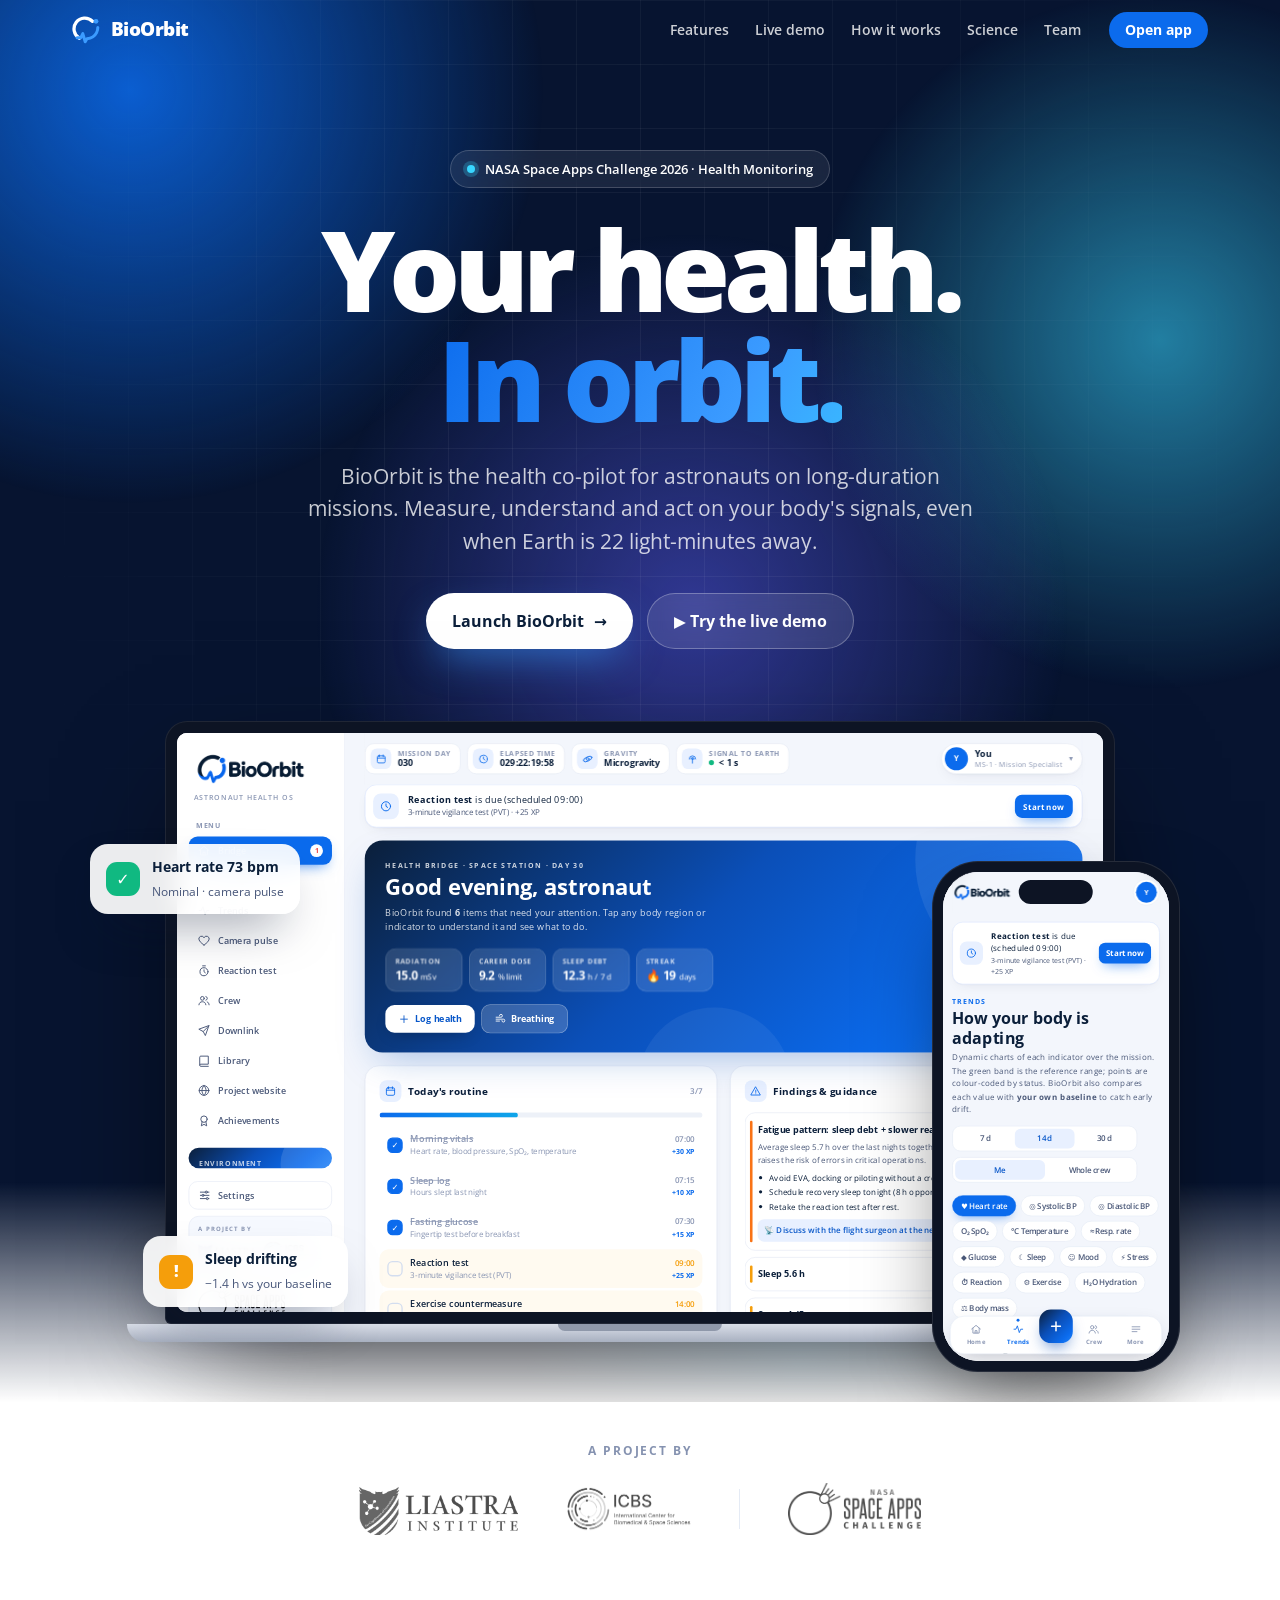
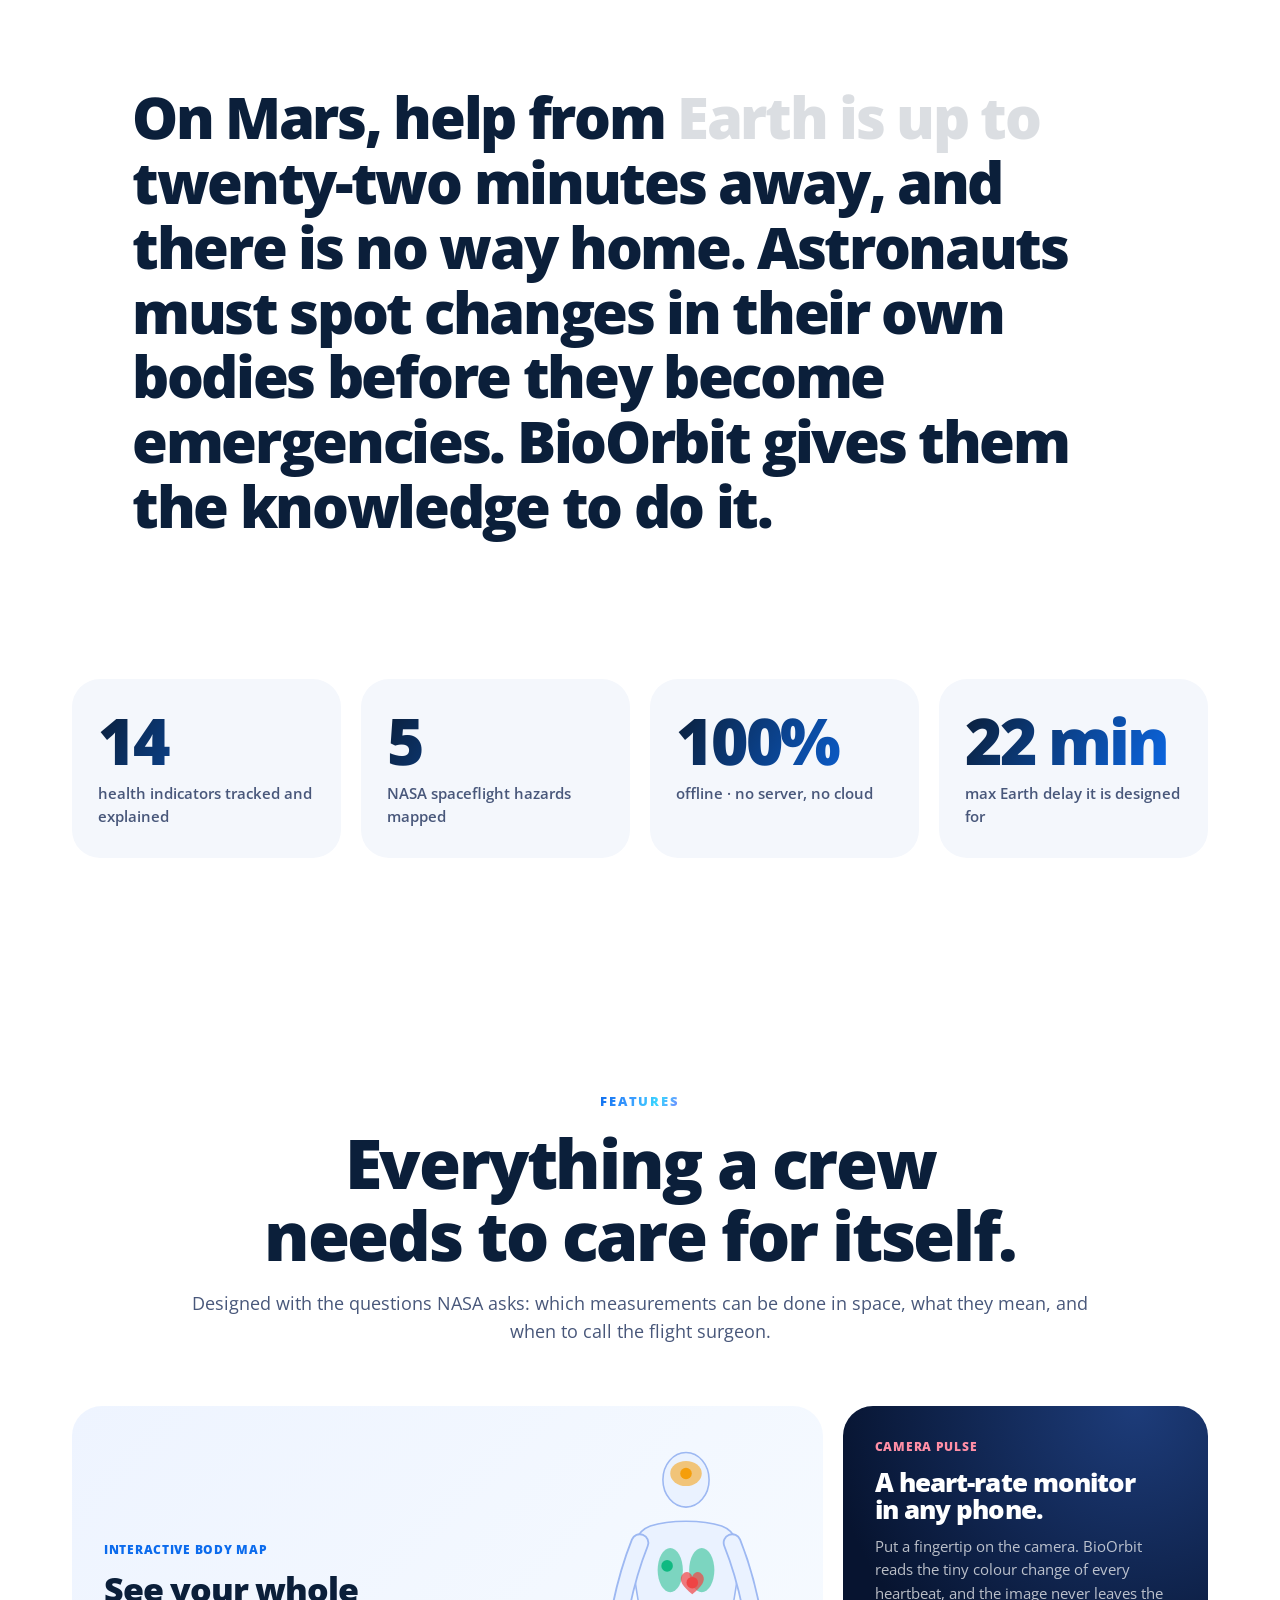
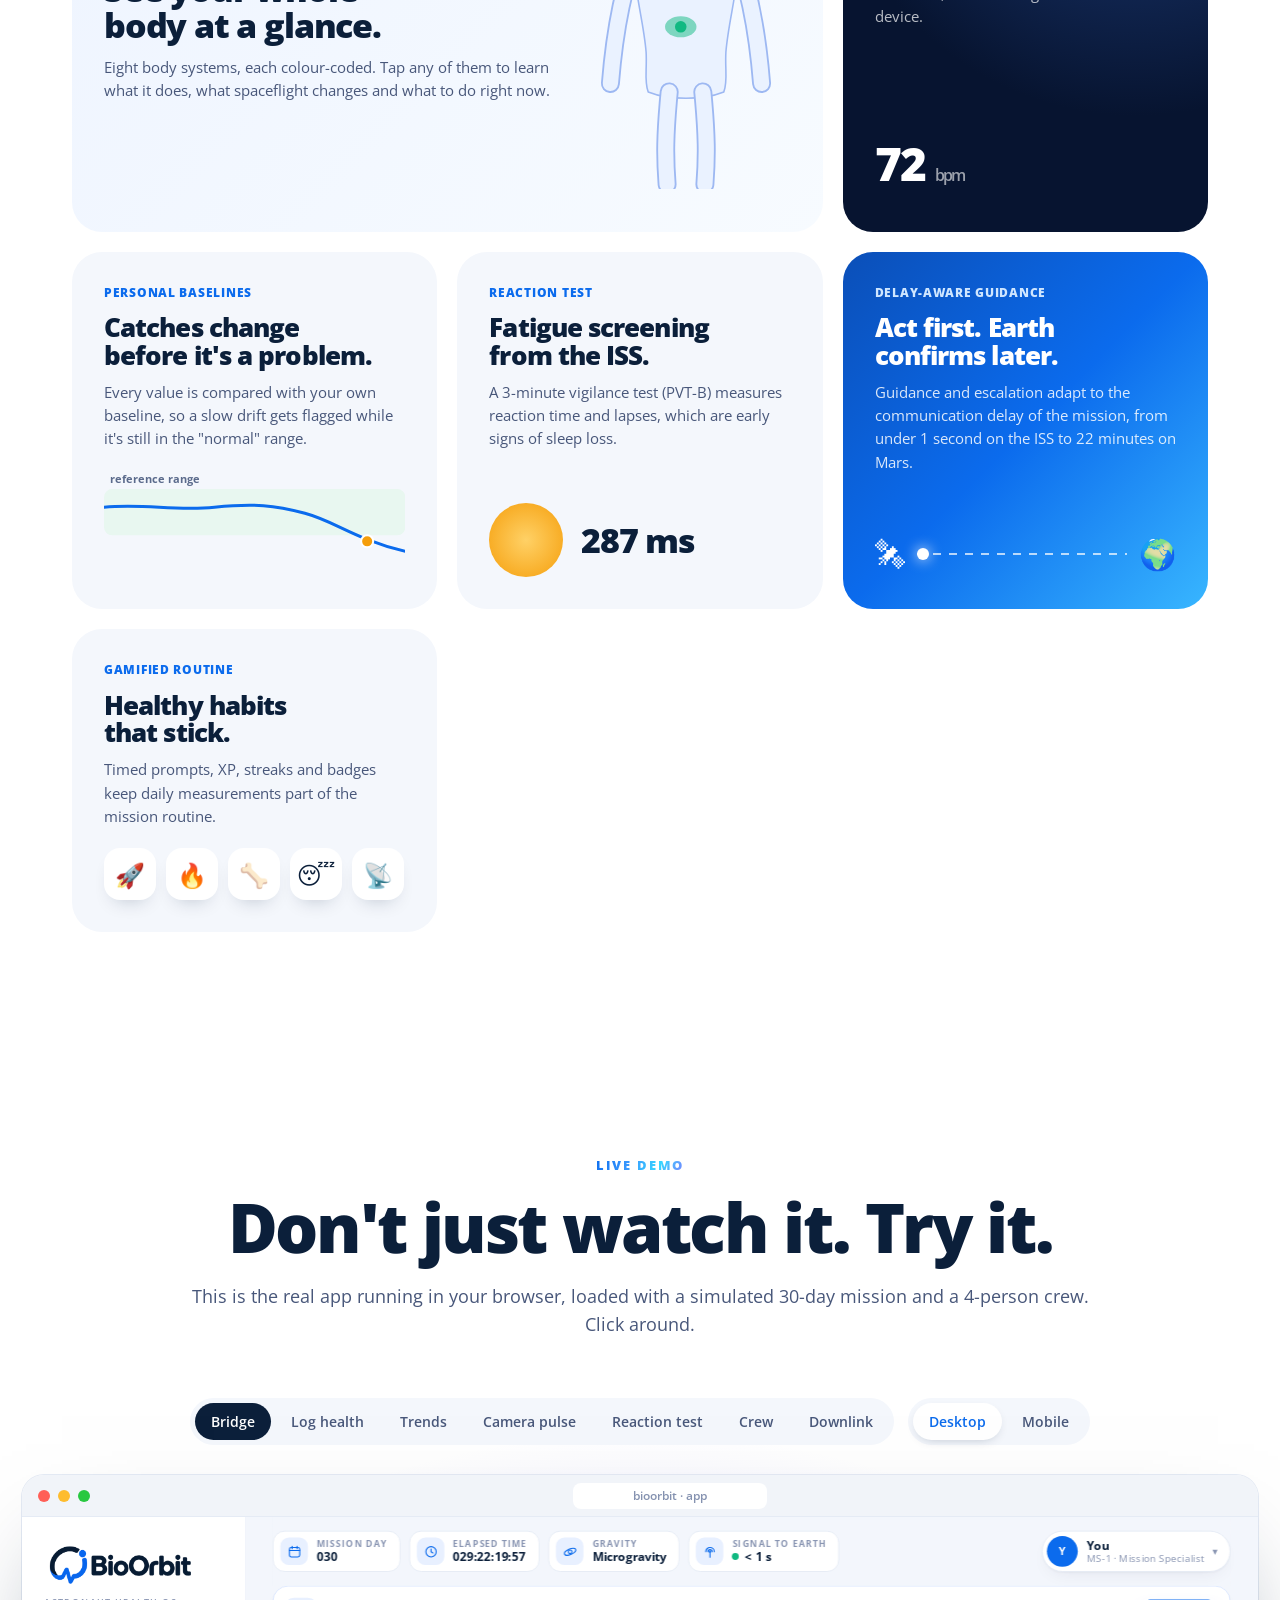
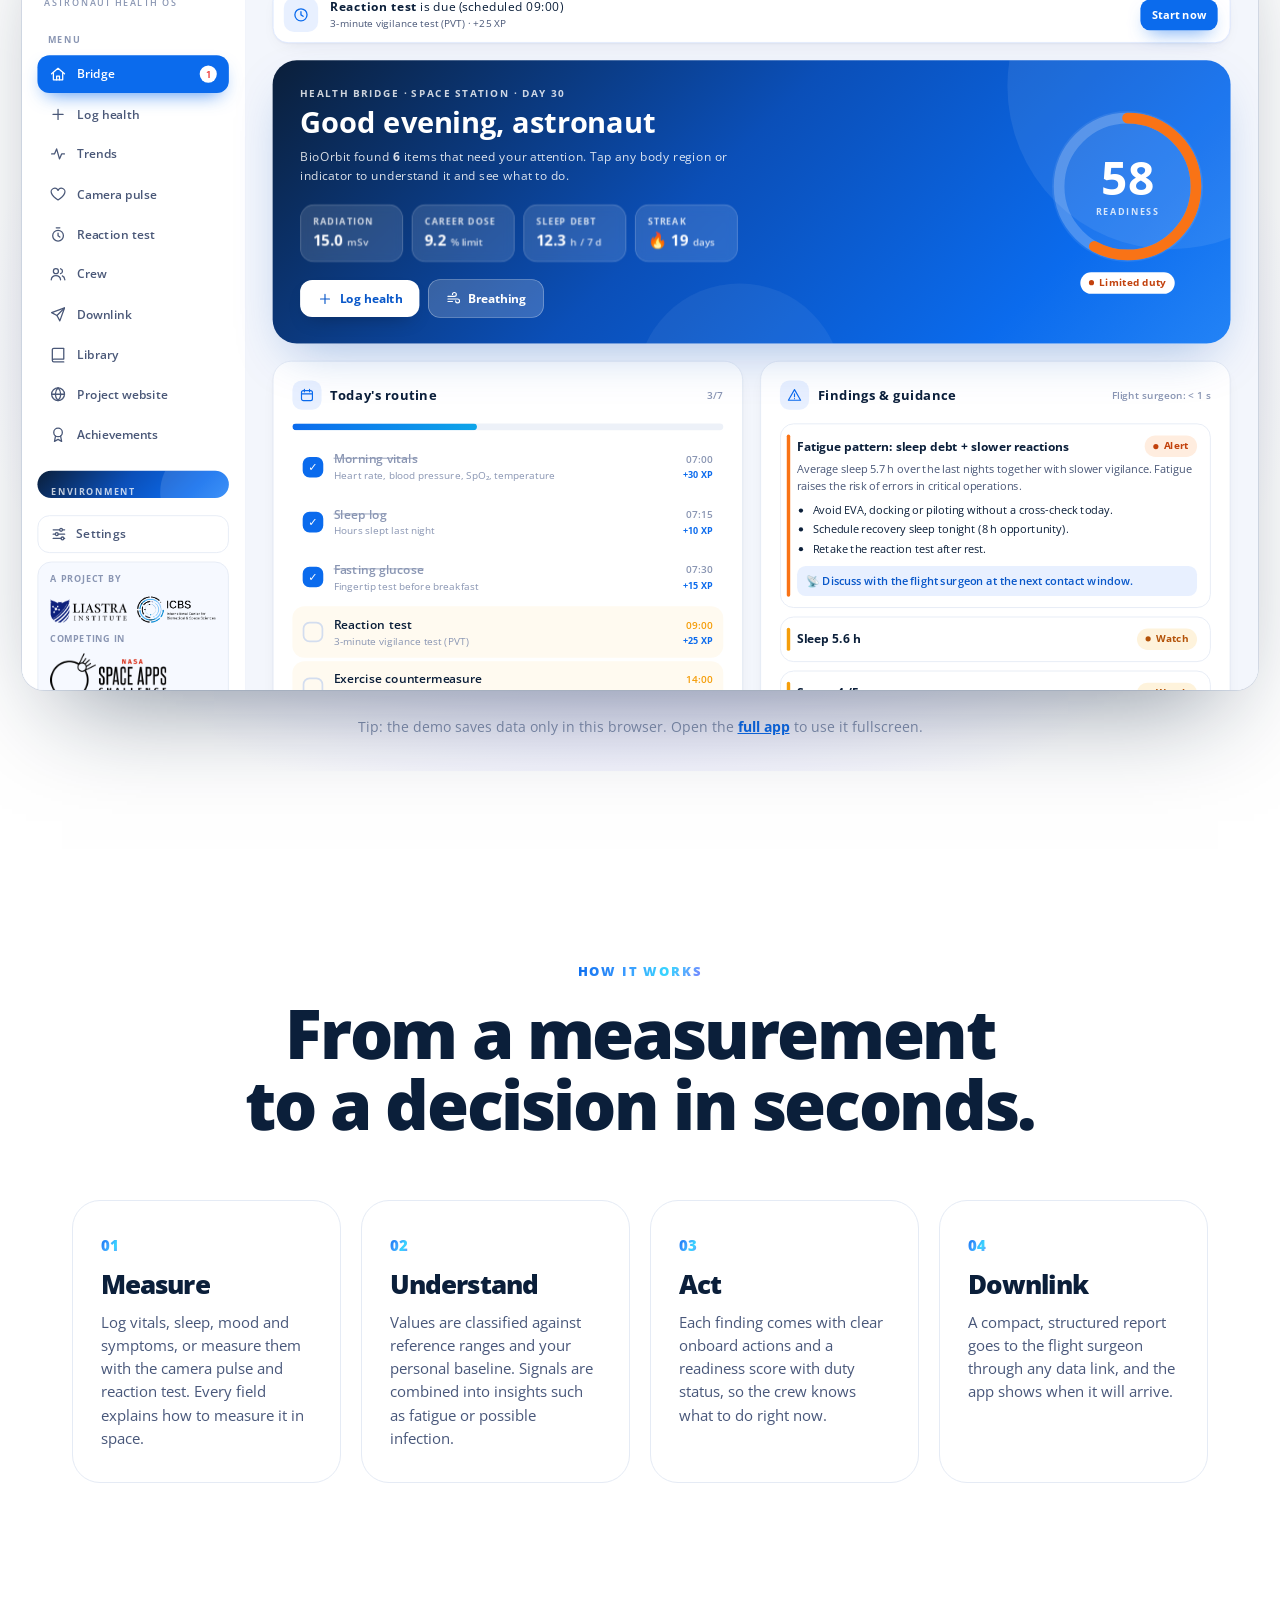
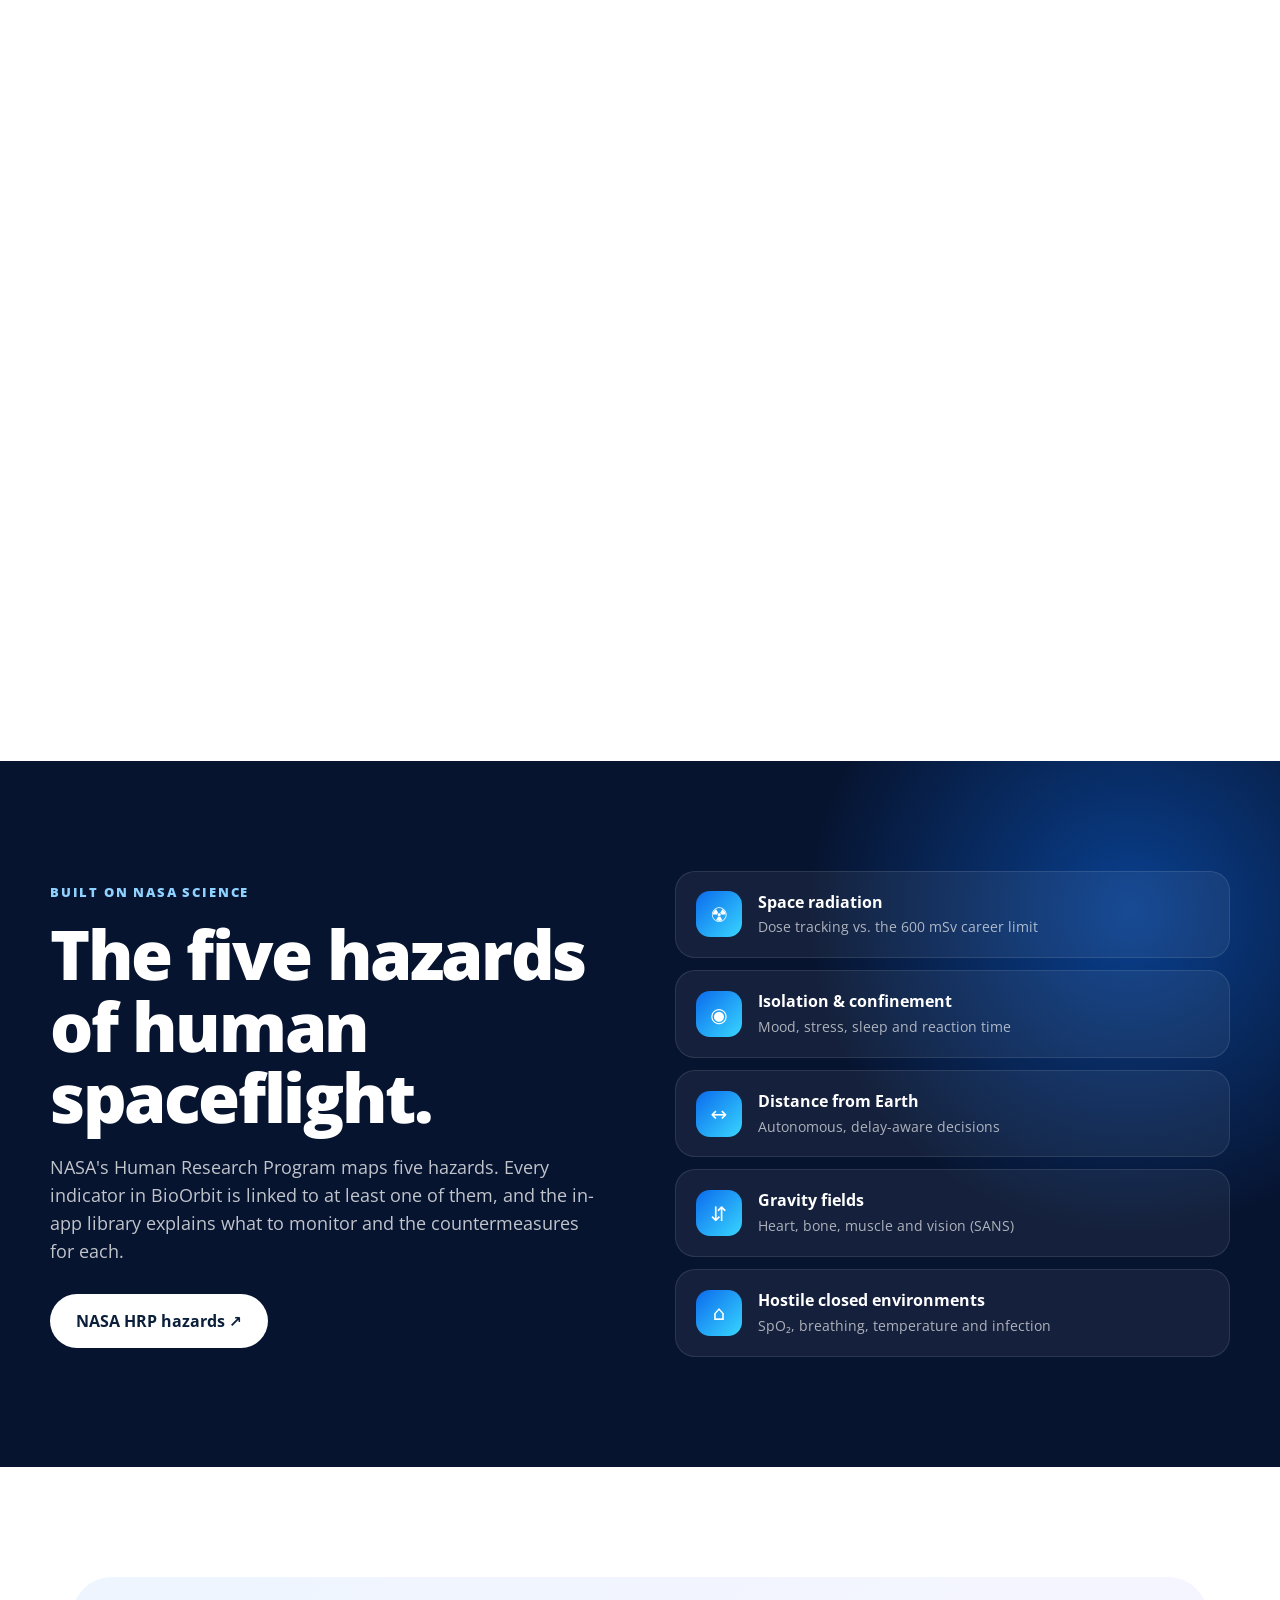
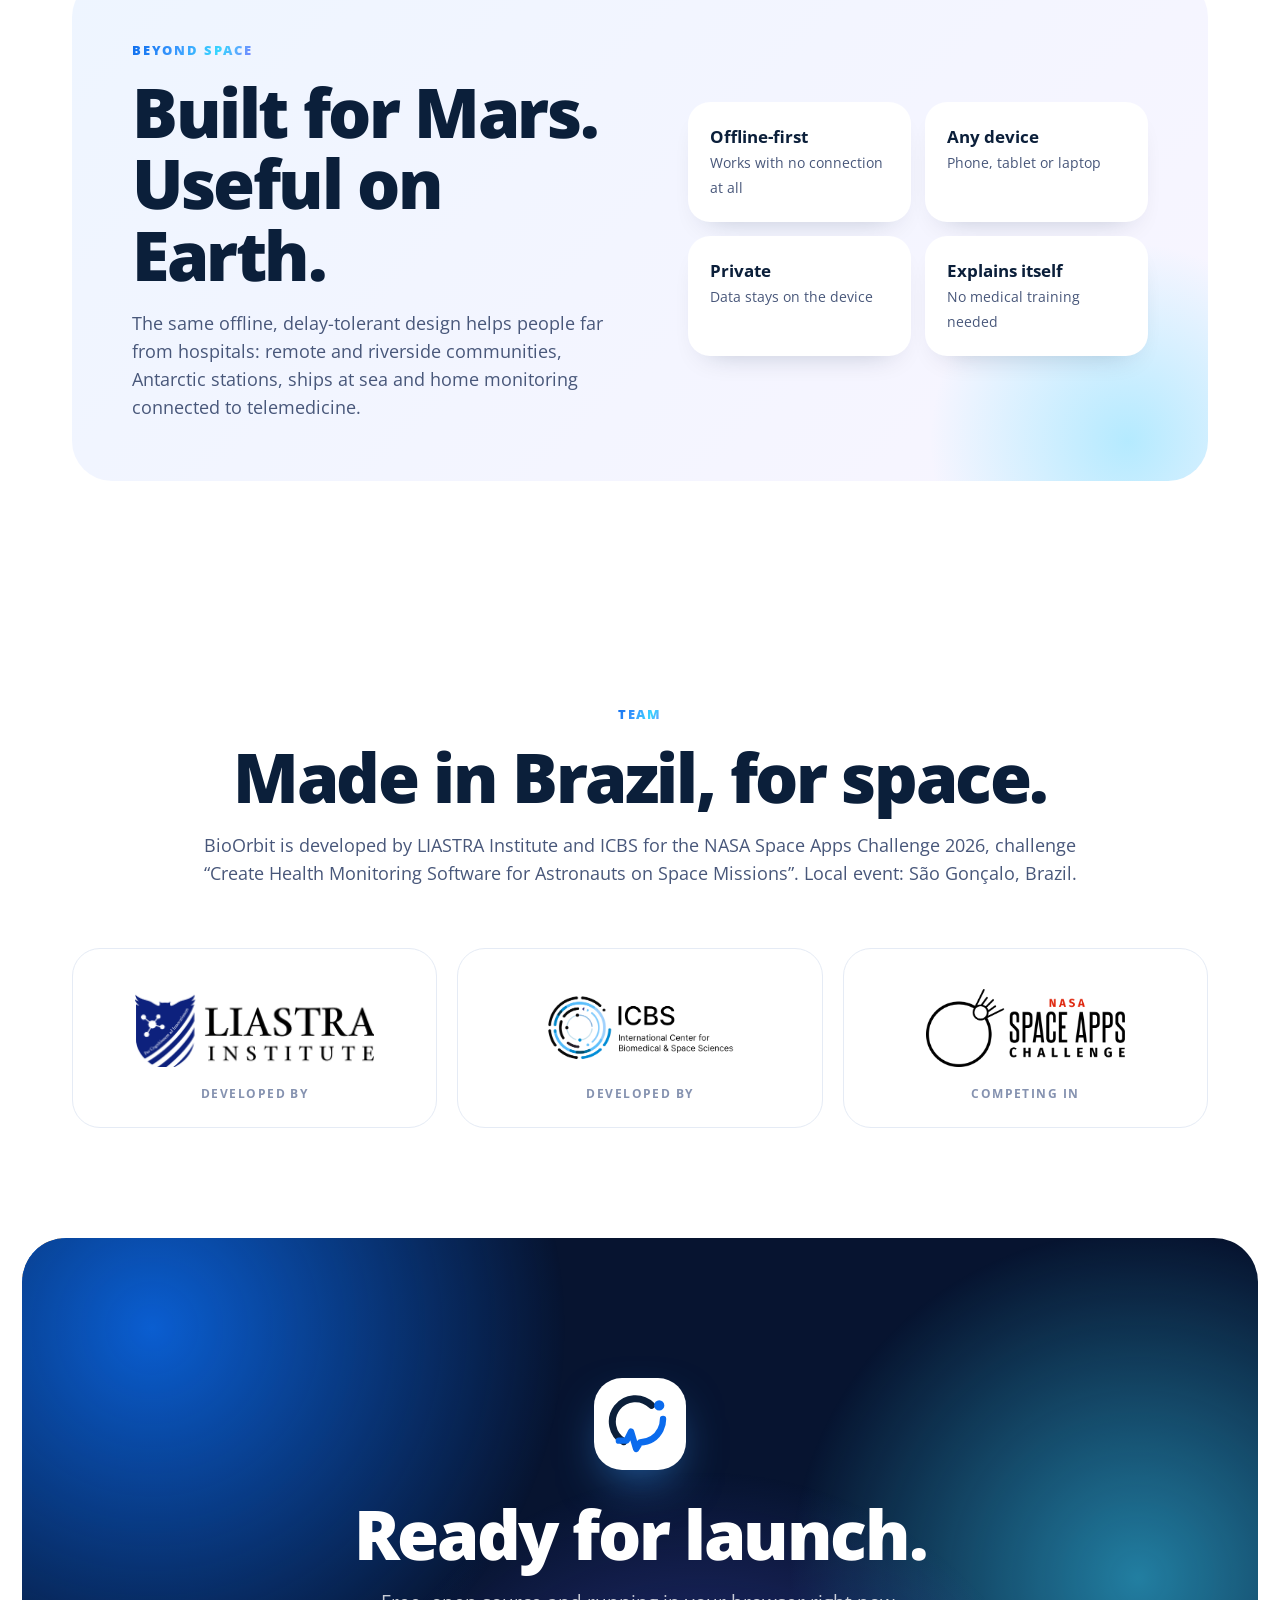
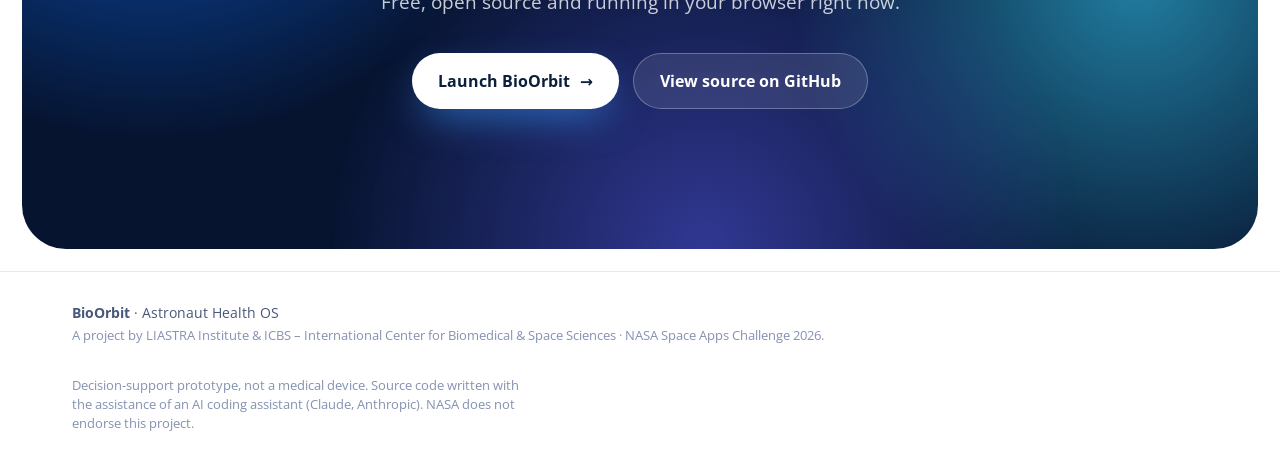
==== index.html @ c9711354 "BioOrbit: astronaut health monitoring app and project website NASA Space Apps Challenge 2026 - LIAST" ====
<!doctype html>
<!--
  BioOrbit — project website
  LIASTRA Institute & ICBS — NASA Space Apps Challenge 2026
  SI disclosure: this page was written with the assistance of an AI coding
  assistant (Claude, Anthropic). Concept and content direction by the team.
-->
<html lang="en">
<head>
  <meta charset="utf-8">
  <meta name="viewport" content="width=device-width, initial-scale=1, viewport-fit=cover">
  <title>BioOrbit — Your health, in orbit</title>
  <meta name="description" content="BioOrbit is an offline-first health monitoring and decision-support app for astronauts on long-duration missions, and for remote care on Earth. By LIASTRA Institute & ICBS for NASA Space Apps 2026.">
  <meta name="generator" content="Hand-written HTML/CSS/JS; code written with AI assistance (Claude, Anthropic)">
  <meta name="theme-color" content="#071430">
  <link rel="icon" href="data:image/svg+xml,%3Csvg viewBox='0 0 100 100' xmlns='http://www.w3.org/2000/svg'%3E%3Cpath d='M68 20.8A36 36 0 1 0 24.5 77.5' fill='none' stroke='%230b1f3a' stroke-width='11' stroke-linecap='round'/%3E%3Cpath d='M17 76h12l7-14 8 27 6-10c14-1 26-8 32-20 3-6 4-11 4-17' fill='none' stroke='%230b6bed' stroke-width='10' stroke-linecap='round' stroke-linejoin='round'/%3E%3Ccircle cx='80' cy='21' r='8' fill='%230b6bed'/%3E%3C/svg%3E">
  <link rel="preconnect" href="https://fonts.googleapis.com">
  <link rel="preconnect" href="https://fonts.gstatic.com" crossorigin>
  <link href="https://fonts.googleapis.com/css2?family=Open+Sans:wght@400;500;600;700;800&display=swap" rel="stylesheet">
  <link rel="stylesheet" href="assets/site/site.css">
</head>
<body>

<!-- ================= NAV ================= -->
<header class="nav" id="nav">
  <div class="nav-in">
    <a href="#top" class="nav-logo" aria-label="BioOrbit home">
      <svg viewBox="0 0 100 100" aria-hidden="true"><path d="M68 20.8A36 36 0 1 0 24.5 77.5" fill="none" stroke="currentColor" stroke-width="11" stroke-linecap="round"/><path d="M17 76h12l7-14 8 27 6-10c14-1 26-8 32-20 3-6 4-11 4-17" fill="none" stroke="#3b9bff" stroke-width="10" stroke-linecap="round" stroke-linejoin="round"/><circle cx="80" cy="21" r="8" fill="#3b9bff"/></svg>
      <span>BioOrbit</span>
    </a>
    <nav class="nav-links" id="navLinks">
      <a href="#features">Features</a>
      <a href="#demo">Live demo</a>
      <a href="#how">How it works</a>
      <a href="#science">Science</a>
      <a href="#team">Team</a>
    </nav>
    <a href="app.html" class="nav-cta">Open app</a>
    <button class="nav-burger" id="navBurger" aria-label="Menu"><span></span><span></span></button>
  </div>
</header>

<main id="top">

  <!-- ================= HERO ================= -->
  <section class="hero">
    <div class="mesh" aria-hidden="true"><i class="b1"></i><i class="b2"></i><i class="b3"></i><i class="b4"></i></div>
    <div class="grid-lines" aria-hidden="true"></div>
    <div class="hero-in">
      <a class="badge reveal" href="#team"><span class="dot"></span> NASA Space Apps Challenge 2026 · Health Monitoring</a>
      <h1 class="reveal d1">Your health.<br><span class="grad-text">In orbit.</span></h1>
      <p class="lead reveal d2">BioOrbit is the health co-pilot for astronauts on long-duration missions. Measure, understand and act on your body's signals, even when Earth is 22 light-minutes away.</p>
      <div class="cta-row reveal d3">
        <a href="app.html" class="btn btn-primary">Launch BioOrbit <span>→</span></a>
        <a href="#demo" class="btn btn-ghost">▶ Try the live demo</a>
      </div>
    </div>

    <div class="devices reveal d4">
      <div class="laptop">
        <div class="laptop-screen">
          <div class="frame-wrap" data-w="1440" data-h="900">
            <iframe src="app.html?embed=1#bridge" title="BioOrbit desktop app preview" loading="eager" tabindex="-1"></iframe>
          </div>
        </div>
        <div class="laptop-base"></div>
      </div>
      <div class="phone phone-hero">
        <div class="phone-screen">
          <div class="frame-wrap" data-w="390" data-h="844">
            <iframe src="app.html?embed=1#trends" title="BioOrbit mobile app preview" loading="eager" tabindex="-1"></iframe>
          </div>
        </div>
        <div class="notch"></div>
      </div>
      <div class="float-card fc1"><span class="fc-ico ok">✓</span><div><b>Heart rate 73 bpm</b><small>Nominal · camera pulse</small></div></div>
      <div class="float-card fc2"><span class="fc-ico warn">!</span><div><b>Sleep drifting</b><small>−1.4 h vs your baseline</small></div></div>
    </div>
  </section>

  <!-- ================= LOGO STRIP ================= -->
  <section class="strip">
    <p>A project by</p>
    <div class="strip-logos">
      <img src="assets/img/liastra-logo.png" alt="LIASTRA Institute">
      <img src="assets/img/icbs-logo.webp" alt="ICBS – International Center for Biomedical & Space Sciences">
      <span class="strip-sep"></span>
      <img src="assets/img/space-apps-logo.png" alt="NASA Space Apps Challenge">
    </div>
  </section>

  <!-- ================= STATEMENT (scroll highlight) ================= -->
  <section class="statement" id="statement">
    <p class="words">On Mars, help from Earth is up to twenty-two minutes away, and there is no way home. Astronauts must spot changes in their own bodies before they become emergencies. BioOrbit gives them the knowledge to do it.</p>
  </section>

  <!-- ================= STATS ================= -->
  <section class="stats">
    <div class="stat reveal"><b data-count="14">0</b><span>health indicators tracked and explained</span></div>
    <div class="stat reveal d1"><b data-count="5">0</b><span>NASA spaceflight hazards mapped</span></div>
    <div class="stat reveal d2"><b data-count="100" data-suffix="%">0</b><span>offline · no server, no cloud</span></div>
    <div class="stat reveal d3"><b data-count="22" data-suffix=" min">0</b><span>max Earth delay it is designed for</span></div>
  </section>

  <!-- ================= FEATURES / BENTO ================= -->
  <section class="section" id="features">
    <div class="sec-head reveal">
      <span class="eyebrow">Features</span>
      <h2>Everything a crew needs to care for itself.</h2>
      <p>Designed with the questions NASA asks: which measurements can be done in space, what they mean, and when to call the flight surgeon.</p>
    </div>

    <div class="bento">
      <article class="tile t-big reveal">
        <div class="t-txt">
          <span class="t-tag">Interactive body map</span>
          <h3>See your whole body at a glance.</h3>
          <p>Eight body systems, each colour-coded. Tap any of them to learn what it does, what spaceflight changes and what to do right now.</p>
        </div>
        <div class="t-vis body-vis">
          <svg viewBox="0 0 200 330" aria-hidden="true">
            <g fill="#eaf2ff" stroke="#9db8f2" stroke-width="1.5">
              <ellipse cx="100" cy="36" rx="22" ry="26"/>
              <path d="M66 80C84 74 116 74 134 80 150 86 152 104 150 120 147 150 140 175 138 200 137 216 140 228 136 238 116 246 84 246 64 238 60 228 63 216 62 200 60 175 53 150 50 120 48 104 50 86 66 80Z"/>
            </g>
            <g stroke="#9db8f2" stroke-width="18" stroke-linecap="round" fill="none"><path d="M56 96C40 136 32 180 28 230"/><path d="M144 96C160 136 168 180 172 230"/><path d="M84 238C80 280 80 300 82 326"/><path d="M116 238C120 280 120 300 118 326"/></g>
            <g stroke="#eaf2ff" stroke-width="14.5" stroke-linecap="round" fill="none"><path d="M56 96C40 136 32 180 28 230"/><path d="M144 96C160 136 168 180 172 230"/><path d="M84 238C80 280 80 300 82 326"/><path d="M116 238C120 280 120 300 118 326"/></g>
            <ellipse cx="100" cy="30" rx="15" ry="12" fill="#f59e0b" opacity=".55"/>
            <ellipse cx="85" cy="122" rx="12" ry="21" fill="#10b981" opacity=".5"/><ellipse cx="115" cy="122" rx="12" ry="21" fill="#10b981" opacity=".5"/>
            <path d="M106 145C97 138 93 132 96 127 99 122 104 123 106 128 108 123 113 122 116 127 119 132 115 138 106 145Z" fill="#ef4444" opacity=".7"/>
            <ellipse cx="95" cy="176" rx="15" ry="10" fill="#10b981" opacity=".5"/>
            <g class="pulse-dots"><circle cx="100" cy="30" r="5.5" fill="#f59e0b"/><circle cx="106" cy="134" r="5.5" fill="#ef4444"/><circle cx="82" cy="118" r="5.5" fill="#10b981"/><circle cx="95" cy="176" r="5.5" fill="#10b981"/></g>
          </svg>
        </div>
      </article>

      <article class="tile t-dark reveal d1">
        <span class="t-tag">Camera pulse</span>
        <h3>A heart-rate monitor in any phone.</h3>
        <p>Put a fingertip on the camera. BioOrbit reads the tiny colour change of every heartbeat, and the image never leaves the device.</p>
        <svg class="ecg" viewBox="0 0 300 80" aria-hidden="true"><path d="M0 40h60l10-18 12 40 10-34 8 12h40l10-18 12 40 10-34 8 12h40l10-18 12 40 10-34 8 12h20" fill="none" stroke="#ff5a7a" stroke-width="3" stroke-linecap="round" stroke-linejoin="round"/></svg>
        <div class="bpm">72 <small>bpm</small></div>
      </article>

      <article class="tile reveal d2">
        <span class="t-tag">Personal baselines</span>
        <h3>Catches change before it's a problem.</h3>
        <p>Every value is compared with your own baseline, so a slow drift gets flagged while it's still in the "normal" range.</p>
        <svg class="drift" viewBox="0 0 300 110" aria-hidden="true">
          <rect x="0" y="22" width="300" height="46" rx="8" fill="#e8f7f0"/>
          <path d="M0 40 C40 36 70 44 110 40 S170 38 200 46 S250 72 300 84" fill="none" stroke="#0b6bed" stroke-width="3" stroke-linecap="round"/>
          <circle cx="300" cy="84" r="0"/><circle cx="262" cy="74" r="6" fill="#f59e0b" stroke="#fff" stroke-width="2"/>
          <text x="6" y="16" font-size="11" fill="#5b6b8c" font-weight="700">reference range</text>
        </svg>
      </article>

      <article class="tile reveal">
        <span class="t-tag">Reaction test</span>
        <h3>Fatigue screening from the ISS.</h3>
        <p>A 3-minute vigilance test (PVT-B) measures reaction time and lapses, which are early signs of sleep loss.</p>
        <div class="pvt-vis"><div class="pvt-dot"></div><span>287 ms</span></div>
      </article>

      <article class="tile t-grad reveal d1">
        <span class="t-tag light">Delay-aware guidance</span>
        <h3>Act first. Earth confirms later.</h3>
        <p>Guidance and escalation adapt to the communication delay of the mission, from under 1 second on the ISS to 22 minutes on Mars.</p>
        <div class="delay-vis"><span>🛰</span><i></i><span>🌍</span></div>
      </article>

      <article class="tile reveal d2">
        <span class="t-tag">Gamified routine</span>
        <h3>Healthy habits that stick.</h3>
        <p>Timed prompts, XP, streaks and badges keep daily measurements part of the mission routine.</p>
        <div class="badges-vis"><span>🚀</span><span>🔥</span><span>🦴</span><span>😴</span><span>📡</span></div>
      </article>
    </div>
  </section>

  <!-- ================= LIVE DEMO ================= -->
  <section class="section demo" id="demo">
    <div class="sec-head reveal">
      <span class="eyebrow">Live demo</span>
      <h2>Don't just watch it. Try it.</h2>
      <p>This is the real app running in your browser, loaded with a simulated 30-day mission and a 4-person crew. Click around.</p>
    </div>
    <div class="demo-controls reveal">
      <div class="demo-tabs" id="demoTabs">
        <button class="on" data-view="bridge">Bridge</button>
        <button data-view="log">Log health</button>
        <button data-view="trends">Trends</button>
        <button data-view="pulse">Camera pulse</button>
        <button data-view="reaction">Reaction test</button>
        <button data-view="crew">Crew</button>
        <button data-view="downlink">Downlink</button>
      </div>
      <div class="demo-device" id="demoDevice">
        <button class="on" data-device="desktop">Desktop</button>
        <button data-device="mobile">Mobile</button>
      </div>
    </div>
    <div class="demo-stage reveal">
      <div class="browser" id="demoDesktop">
        <div class="browser-bar"><i></i><i></i><i></i><span>bioorbit · app</span></div>
        <div class="frame-wrap interactive" data-w="1440" data-h="900">
          <iframe id="demoFrameD" src="app.html?embed=1#bridge" title="BioOrbit live demo (desktop)" loading="lazy"></iframe>
        </div>
      </div>
      <div class="phone phone-demo hidden" id="demoMobile">
        <div class="phone-screen">
          <div class="frame-wrap interactive" data-w="390" data-h="844">
            <iframe id="demoFrameM" src="app.html?embed=1#bridge" title="BioOrbit live demo (mobile)" loading="lazy"></iframe>
          </div>
        </div>
        <div class="notch"></div>
      </div>
    </div>
    <p class="demo-note reveal">Tip: the demo saves data only in this browser. Open the <a href="app.html">full app</a> to use it fullscreen.</p>
  </section>

  <!-- ================= HOW IT WORKS ================= -->
  <section class="section" id="how">
    <div class="sec-head reveal">
      <span class="eyebrow">How it works</span>
      <h2>From a measurement to a decision in seconds.</h2>
    </div>
    <div class="steps">
      <div class="step reveal"><span class="n">01</span><h3>Measure</h3><p>Log vitals, sleep, mood and symptoms, or measure them with the camera pulse and reaction test. Every field explains how to measure it in space.</p></div>
      <div class="step reveal d1"><span class="n">02</span><h3>Understand</h3><p>Values are classified against reference ranges and your personal baseline. Signals are combined into insights such as fatigue or possible infection.</p></div>
      <div class="step reveal d2"><span class="n">03</span><h3>Act</h3><p>Each finding comes with clear onboard actions and a readiness score with duty status, so the crew knows what to do right now.</p></div>
      <div class="step reveal d3"><span class="n">04</span><h3>Downlink</h3><p>A compact, structured report goes to the flight surgeon through any data link, and the app shows when it will arrive.</p></div>
    </div>
  </section>

  <!-- ================= ENVIRONMENTS ================= -->
  <section class="section envs-sec">
    <div class="sec-head reveal">
      <span class="eyebrow">Mission environments</span>
      <h2>From low Earth orbit to the surface of Mars.</h2>
      <p>Radiation dose, gravity, communication delay and escalation rules change with where the crew is.</p>
    </div>
    <div class="envs">
      <div class="env reveal"><span class="e-ico">🛰</span><h3>Space Station</h3><dl><dt>Radiation</dt><dd>0.5 mSv/day</dd><dt>Gravity</dt><dd>~0 g</dd><dt>Delay</dt><dd>&lt; 1 s</dd></dl></div>
      <div class="env reveal d1"><span class="e-ico">🌕</span><h3>Lunar Base</h3><dl><dt>Radiation</dt><dd>1.37 mSv/day</dd><dt>Gravity</dt><dd>0.17 g</dd><dt>Delay</dt><dd>~1.3 s</dd></dl></div>
      <div class="env reveal d2"><span class="e-ico">🚀</span><h3>Mars Transit</h3><dl><dt>Radiation</dt><dd>1.84 mSv/day</dd><dt>Gravity</dt><dd>~0 g</dd><dt>Delay</dt><dd>3–22 min</dd></dl></div>
      <div class="env reveal d3"><span class="e-ico">🔴</span><h3>Mars Surface</h3><dl><dt>Radiation</dt><dd>0.64 mSv/day</dd><dt>Gravity</dt><dd>0.38 g</dd><dt>Delay</dt><dd>3–22 min</dd></dl></div>
      <div class="env env-earth reveal d4"><span class="e-ico">🌍</span><h3>Earth Remote Care</h3><dl><dt>Use</dt><dd>Telemedicine</dd><dt>Where</dt><dd>Remote areas</dd><dt>Delay</dt><dd>Real time</dd></dl></div>
    </div>
  </section>

  <!-- ================= SCIENCE ================= -->
  <section class="section science" id="science">
    <div class="science-in">
      <div class="reveal">
        <span class="eyebrow light">Built on NASA science</span>
        <h2>The five hazards of human spaceflight.</h2>
        <p>NASA's Human Research Program maps five hazards. Every indicator in BioOrbit is linked to at least one of them, and the in-app library explains what to monitor and the countermeasures for each.</p>
        <a class="btn btn-white" href="https://www.nasa.gov/hrp/hazards/" target="_blank" rel="noopener">NASA HRP hazards ↗</a>
      </div>
      <ul class="hazards">
        <li class="reveal"><span>☢</span><div><b>Space radiation</b><small>Dose tracking vs. the 600 mSv career limit</small></div></li>
        <li class="reveal d1"><span>◉</span><div><b>Isolation &amp; confinement</b><small>Mood, stress, sleep and reaction time</small></div></li>
        <li class="reveal d2"><span>↔</span><div><b>Distance from Earth</b><small>Autonomous, delay-aware decisions</small></div></li>
        <li class="reveal d3"><span>⇵</span><div><b>Gravity fields</b><small>Heart, bone, muscle and vision (SANS)</small></div></li>
        <li class="reveal d4"><span>⌂</span><div><b>Hostile closed environments</b><small>SpO₂, breathing, temperature and infection</small></div></li>
      </ul>
    </div>
  </section>

  <!-- ================= EARTH IMPACT ================= -->
  <section class="section impact">
    <div class="impact-card reveal">
      <div>
        <span class="eyebrow">Beyond space</span>
        <h2>Built for Mars.<br>Useful on Earth.</h2>
        <p>The same offline, delay-tolerant design helps people far from hospitals: remote and riverside communities, Antarctic stations, ships at sea and home monitoring connected to telemedicine.</p>
      </div>
      <div class="impact-points">
        <div><b>Offline-first</b><span>Works with no connection at all</span></div>
        <div><b>Any device</b><span>Phone, tablet or laptop</span></div>
        <div><b>Private</b><span>Data stays on the device</span></div>
        <div><b>Explains itself</b><span>No medical training needed</span></div>
      </div>
    </div>
  </section>

  <!-- ================= TEAM ================= -->
  <section class="section team" id="team">
    <div class="sec-head reveal">
      <span class="eyebrow">Team</span>
      <h2>Made in Brazil, for space.</h2>
      <p>BioOrbit is developed by LIASTRA Institute and ICBS for the NASA Space Apps Challenge 2026, challenge “Create Health Monitoring Software for Astronauts on Space Missions”. Local event: São Gonçalo, Brazil.</p>
    </div>
    <div class="team-logos">
      <div class="logo-card reveal"><img src="assets/img/liastra-logo.png" alt="LIASTRA Institute"><span>Developed by</span></div>
      <div class="logo-card reveal d1"><img src="assets/img/icbs-logo.webp" alt="ICBS – International Center for Biomedical & Space Sciences"><span>Developed by</span></div>
      <div class="logo-card reveal d2"><img src="assets/img/space-apps-logo.png" alt="NASA Space Apps Challenge"><span>Competing in</span></div>
    </div>
  </section>

  <!-- ================= FINAL CTA ================= -->
  <section class="final">
    <div class="mesh" aria-hidden="true"><i class="b1"></i><i class="b2"></i><i class="b3"></i></div>
    <div class="final-in reveal">
      <div class="final-logo"><svg viewBox="0 0 100 100" aria-hidden="true"><path d="M68 20.8A36 36 0 1 0 24.5 77.5" fill="none" stroke="#0b1f3a" stroke-width="11" stroke-linecap="round"/><path d="M17 76h12l7-14 8 27 6-10c14-1 26-8 32-20 3-6 4-11 4-17" fill="none" stroke="#0b6bed" stroke-width="10" stroke-linecap="round" stroke-linejoin="round"/><circle cx="80" cy="21" r="8" fill="#0b6bed"/></svg></div>
      <h2>Ready for launch.</h2>
      <p>Free, open source and running in your browser right now.</p>
      <div class="cta-row">
        <a href="app.html" class="btn btn-primary">Launch BioOrbit <span>→</span></a>
        <a href="https://github.com/aniramanin/bioorbit" class="btn btn-ghost" id="ghLink" target="_blank" rel="noopener">View source on GitHub</a>
      </div>
    </div>
  </section>
</main>

<footer class="foot">
  <div class="foot-in">
    <div>
      <b>BioOrbit</b> · Astronaut Health OS<br>
      <small>A project by LIASTRA Institute &amp; ICBS – International Center for Biomedical &amp; Space Sciences · NASA Space Apps Challenge 2026.</small>
    </div>
    <small class="foot-note">Decision-support prototype, not a medical device. Source code written with the assistance of an AI coding assistant (Claude, Anthropic). NASA does not endorse this project.</small>
  </div>
</footer>

<script src="assets/site/site.js"></script>
</body>
</html>
---- assets/site/site.css ----
/* BioOrbit — project website
   SI disclosure: styles written with the assistance of an AI coding assistant (Claude, Anthropic). */
:root {
  --navy: #071430;
  --navy2: #0b1f3a;
  --blue: #0b6bed;
  --blue2: #3b9bff;
  --cyan: #38d6ff;
  --indigo: #5b5cf6;
  --ink: #0b1f3a;
  --ink2: #48577a;
  --muted: #8592b0;
  --bg: #ffffff;
  --soft: #f4f7fc;
  --line: #e5ebf5;
  --grad: linear-gradient(120deg, #0b6bed 0%, #3b9bff 40%, #38d6ff 70%, #7c7cff 100%);
  --font: 'Open Sans', system-ui, -apple-system, 'Segoe UI', Roboto, sans-serif;
}
* { box-sizing: border-box; }
html { scroll-behavior: smooth; overflow-x: hidden; }
body { margin: 0; font-family: var(--font); color: var(--ink); background: var(--bg); -webkit-font-smoothing: antialiased; overflow-x: hidden; line-height: 1.55; }
a { color: inherit; }
img { max-width: 100%; }
h1, h2, h3 { margin: 0; letter-spacing: -.035em; line-height: 1.05; text-wrap: balance; }
p { margin: 0; }
.hidden { display: none !important; }

/* ---------- reveal on scroll ---------- */
.reveal { opacity: 0; transform: translateY(28px); transition: opacity .9s cubic-bezier(.2, .7, .2, 1), transform .9s cubic-bezier(.2, .7, .2, 1); }
.reveal.in { opacity: 1; transform: none; }
.d1 { transition-delay: .08s; } .d2 { transition-delay: .16s; } .d3 { transition-delay: .24s; } .d4 { transition-delay: .32s; }

/* ---------- nav ---------- */
.nav { position: fixed; inset: 0 0 auto 0; z-index: 50; transition: background .3s, border-color .3s, color .3s; color: #fff; border-bottom: 1px solid transparent; }
.nav.scrolled { background: rgba(255, 255, 255, .78); backdrop-filter: saturate(180%) blur(20px); -webkit-backdrop-filter: saturate(180%) blur(20px); border-color: rgba(11, 31, 58, .08); color: var(--ink); }
.nav-in { max-width: 1180px; margin: 0 auto; height: 60px; display: flex; align-items: center; gap: 28px; padding: 0 22px; }
.nav-logo { display: flex; align-items: center; gap: 9px; text-decoration: none; font-weight: 800; font-size: 19px; letter-spacing: -.03em; }
.nav-logo svg { width: 30px; height: 30px; }
.nav-links { display: flex; gap: 26px; margin-left: auto; }
.nav-links a { text-decoration: none; font-size: 13.5px; font-weight: 600; opacity: .8; transition: opacity .2s; }
.nav-links a:hover { opacity: 1; }
.nav-cta { text-decoration: none; font-size: 13.5px; font-weight: 700; padding: 8px 16px; border-radius: 999px; background: var(--blue); color: #fff; transition: transform .2s, background .2s; }
.nav-cta:hover { background: #0857c9; transform: translateY(-1px); }
.nav-burger { display: none; background: none; border: 0; width: 36px; height: 36px; cursor: pointer; flex-direction: column; justify-content: center; gap: 6px; padding: 8px; }
.nav-burger span { display: block; height: 2px; background: currentColor; border-radius: 2px; transition: transform .3s; }

/* ---------- buttons ---------- */
.btn { display: inline-flex; align-items: center; gap: 10px; padding: 15px 26px; border-radius: 999px; font-weight: 700; font-size: 15.5px; text-decoration: none; transition: transform .2s, box-shadow .2s, background .2s; border: 0; cursor: pointer; font-family: inherit; }
.btn span { transition: transform .2s; }
.btn:hover span { transform: translateX(4px); }
.btn-primary { background: #fff; color: var(--navy2); box-shadow: 0 16px 40px -12px rgba(59, 155, 255, .7); }
.btn-primary:hover { transform: translateY(-2px); }
.btn-ghost { color: #fff; background: rgba(255, 255, 255, .1); border: 1px solid rgba(255, 255, 255, .28); backdrop-filter: blur(8px); }
.btn-ghost:hover { background: rgba(255, 255, 255, .18); }
.btn-white { background: #fff; color: var(--navy2); margin-top: 28px; }
.btn-white:hover { transform: translateY(-2px); }

/* ---------- gradient mesh ---------- */
.mesh { position: absolute; inset: 0; overflow: hidden; pointer-events: none; z-index: 0; }
.mesh i { position: absolute; border-radius: 50%; animation: drift 18s ease-in-out infinite alternate; will-change: transform; }
.mesh .b1 { width: 900px; height: 900px; background: radial-gradient(circle, rgba(11, 107, 237, .85) 0%, rgba(11, 107, 237, 0) 65%); left: -320px; top: -360px; }
.mesh .b2 { width: 760px; height: 760px; background: radial-gradient(circle, rgba(56, 214, 255, .55) 0%, rgba(56, 214, 255, 0) 65%); right: -260px; top: -40px; animation-delay: -6s; }
.mesh .b3 { width: 820px; height: 820px; background: radial-gradient(circle, rgba(91, 92, 246, .5) 0%, rgba(91, 92, 246, 0) 65%); left: 22%; top: 200px; animation-delay: -12s; }
.mesh .b4 { width: 600px; height: 600px; background: radial-gradient(circle, rgba(31, 184, 255, .4) 0%, rgba(31, 184, 255, 0) 65%); right: 14%; bottom: -260px; animation-delay: -3s; }
@keyframes drift { 0% { transform: translate(0, 0) scale(1); } 50% { transform: translate(60px, -40px) scale(1.1); } 100% { transform: translate(-40px, 50px) scale(.95); } }
.grid-lines { position: absolute; inset: 0; z-index: 0; background-image: linear-gradient(rgba(255, 255, 255, .05) 1px, transparent 1px), linear-gradient(90deg, rgba(255, 255, 255, .05) 1px, transparent 1px); background-size: 64px 64px; mask-image: radial-gradient(ellipse at 50% 30%, #000 20%, transparent 70%); -webkit-mask-image: radial-gradient(ellipse at 50% 30%, #000 20%, transparent 70%); }

/* ---------- hero ---------- */
.hero { position: relative; background: var(--navy); color: #fff; padding: 150px 22px 0; overflow: hidden; text-align: center; }
.hero::after { content: ''; position: absolute; left: 0; right: 0; bottom: 0; height: 220px; background: linear-gradient(180deg, transparent, #fff); z-index: 1; pointer-events: none; }
.hero-in { position: relative; z-index: 2; max-width: 900px; margin: 0 auto; }
.badge { display: inline-flex; align-items: center; gap: 10px; padding: 8px 16px; border-radius: 999px; background: rgba(255, 255, 255, .08); border: 1px solid rgba(255, 255, 255, .18); font-size: 13px; font-weight: 600; text-decoration: none; backdrop-filter: blur(10px); }
.badge .dot { width: 8px; height: 8px; border-radius: 50%; background: #38d6ff; box-shadow: 0 0 0 4px rgba(56, 214, 255, .25); animation: pulse 2s infinite; }
@keyframes pulse { 50% { box-shadow: 0 0 0 8px rgba(56, 214, 255, 0); } }
.hero h1 { font-size: clamp(52px, 9vw, 112px); font-weight: 800; margin-top: 26px; letter-spacing: -.055em; line-height: .98; }
.grad-text { background: var(--grad); -webkit-background-clip: text; background-clip: text; color: transparent; background-size: 200% 100%; animation: shine 8s linear infinite; }
@keyframes shine { to { background-position: 200% 0; } }
.lead { font-size: clamp(17px, 2vw, 21px); color: rgba(255, 255, 255, .78); max-width: 680px; margin: 26px auto 0; }
.cta-row { display: flex; gap: 14px; justify-content: center; flex-wrap: wrap; margin-top: 36px; }

/* ---------- devices ---------- */
.devices { position: relative; z-index: 2; max-width: 1080px; margin: 72px auto 0; padding-bottom: 60px; }
.laptop { width: 88%; margin: 0 auto; }
.laptop-screen { background: #0d1424; border-radius: 22px 22px 6px 6px; padding: 12px; box-shadow: 0 50px 120px -30px rgba(0, 0, 0, .7), 0 0 0 1px rgba(255, 255, 255, .08) inset; }
.laptop-base { height: 18px; width: 108%; margin-left: -4%; background: linear-gradient(180deg, #d9dee8, #a8b0c0); border-radius: 0 0 22px 22px; position: relative; }
.laptop-base::before { content: ''; position: absolute; left: 50%; top: 0; transform: translateX(-50%); width: 16%; height: 7px; background: #8f98aa; border-radius: 0 0 10px 10px; }
.frame-wrap { position: relative; width: 100%; overflow: hidden; border-radius: 10px; background: #f3f6fc; }
.frame-wrap iframe { position: absolute; left: 0; top: 0; border: 0; transform-origin: 0 0; pointer-events: none; background: #f3f6fc; }
.frame-wrap.interactive iframe { pointer-events: auto; }
.phone { position: relative; background: #0d1424; border-radius: 46px; padding: 11px; box-shadow: 0 40px 90px -25px rgba(0, 0, 0, .6), 0 0 0 1px rgba(255, 255, 255, .1) inset; }
.phone-screen .frame-wrap { border-radius: 36px; }
.phone .notch { position: absolute; top: 19px; left: 50%; transform: translateX(-50%); width: 30%; height: 24px; background: #0d1424; border-radius: 14px; z-index: 2; }
.phone-hero { position: absolute; right: 0; bottom: 30px; width: 23%; }
.float-card { position: absolute; z-index: 3; display: flex; align-items: center; gap: 12px; background: rgba(255, 255, 255, .92); color: var(--ink); padding: 12px 16px; border-radius: 18px; box-shadow: 0 24px 50px -20px rgba(7, 20, 48, .55); backdrop-filter: blur(12px); text-align: left; animation: float 6s ease-in-out infinite; }
.float-card b { display: block; font-size: 14px; }
.float-card small { font-size: 12px; color: var(--ink2); }
.fc-ico { width: 34px; height: 34px; border-radius: 11px; display: grid; place-items: center; font-weight: 800; color: #fff; }
.fc-ico.ok { background: #10b981; } .fc-ico.warn { background: #f59e0b; }
.fc1 { left: -10px; top: 18%; }
.fc2 { left: 4%; bottom: 14%; animation-delay: -3s; }
@keyframes float { 50% { transform: translateY(-10px); } }

/* ---------- logo strip ---------- */
.strip { text-align: center; padding: 40px 22px 70px; }
.strip p { font-size: 12px; font-weight: 700; letter-spacing: .16em; text-transform: uppercase; color: var(--muted); }
.strip-logos { display: flex; align-items: center; justify-content: center; gap: 48px; flex-wrap: wrap; margin-top: 22px; }
.strip-logos img { height: 52px; width: auto; filter: grayscale(1); opacity: .7; transition: filter .3s, opacity .3s; mix-blend-mode: multiply; }
.strip-logos img:hover { filter: none; opacity: 1; }
.strip-sep { width: 1px; height: 40px; background: var(--line); }

/* ---------- statement ---------- */
.statement { max-width: 1060px; margin: 0 auto; padding: 80px 22px 140px; }
.words { font-size: clamp(30px, 4.6vw, 58px); font-weight: 800; letter-spacing: -.04em; line-height: 1.12; }
.words span { opacity: .14; transition: opacity .25s; }
.words span.on { opacity: 1; }
.words span.hl.on { background: var(--grad); -webkit-background-clip: text; background-clip: text; color: transparent; }

/* ---------- stats ---------- */
.stats { max-width: 1180px; margin: 0 auto; padding: 0 22px 120px; display: grid; grid-template-columns: repeat(4, 1fr); gap: 20px; }
.stat { padding: 30px 26px; border-radius: 28px; background: var(--soft); }
.stat b { display: block; font-size: clamp(42px, 5vw, 64px); font-weight: 800; letter-spacing: -.05em; line-height: 1; background: linear-gradient(120deg, var(--navy2), var(--blue)); -webkit-background-clip: text; background-clip: text; color: transparent; }
.stat span { display: block; margin-top: 10px; color: var(--ink2); font-size: 14.5px; font-weight: 600; }

/* ---------- sections ---------- */
.section { max-width: 1180px; margin: 0 auto; padding: 110px 22px; }
.sec-head { text-align: center; max-width: 900px; margin: 0 auto 60px; }
.eyebrow { display: inline-block; font-size: 13px; font-weight: 800; letter-spacing: .14em; text-transform: uppercase; background: var(--grad); -webkit-background-clip: text; background-clip: text; color: transparent; margin-bottom: 16px; }
.eyebrow.light { background: none; color: #8fd2ff; -webkit-text-fill-color: #8fd2ff; }
.sec-head h2, .science h2, .impact h2, .final h2 { font-size: clamp(38px, 5.4vw, 68px); font-weight: 800; }
.sec-head p { font-size: 18px; color: var(--ink2); margin-top: 20px; }

/* ---------- bento ---------- */
.bento { display: grid; grid-template-columns: repeat(3, 1fr); gap: 20px; }
.tile { position: relative; overflow: hidden; border-radius: 30px; padding: 32px; background: var(--soft); min-height: 300px; display: flex; flex-direction: column; transition: transform .4s cubic-bezier(.2, .7, .2, 1), box-shadow .4s; }
.tile:hover { transform: translateY(-6px); box-shadow: 0 30px 60px -30px rgba(11, 31, 58, .3); }
.tile h3 { font-size: 26px; font-weight: 800; margin-top: 12px; }
.tile p { color: var(--ink2); margin-top: 12px; font-size: 15px; }
.t-tag { align-self: flex-start; font-size: 12px; font-weight: 800; letter-spacing: .06em; text-transform: uppercase; color: var(--blue); }
.t-tag.light { color: #cfe6ff; }
.t-big { grid-column: span 2; grid-row: span 1; flex-direction: row; align-items: center; gap: 24px; background: linear-gradient(135deg, #eef4ff, #f7fbff); }
.t-big .t-txt { flex: 1; }
.t-big h3 { font-size: 34px; }
.body-vis { flex: none; width: 210px; }
.body-vis svg { width: 100%; height: auto; }
.pulse-dots circle { animation: dotp 2s ease-in-out infinite; transform-box: fill-box; transform-origin: center; }
.pulse-dots circle:nth-child(2) { animation-delay: -.5s; } .pulse-dots circle:nth-child(3) { animation-delay: -1s; }
@keyframes dotp { 50% { transform: scale(1.4); } }
.t-dark { background: radial-gradient(circle at 80% 0, #1d3c7a, var(--navy) 60%); color: #fff; }
.t-dark .t-tag { color: #ff8fa6; }
.t-dark p { color: rgba(255, 255, 255, .72); }
.ecg { width: 100%; margin-top: auto; padding-top: 16px; }
.ecg path { stroke-dasharray: 700; stroke-dashoffset: 700; animation: ecg 3s linear infinite; }
@keyframes ecg { to { stroke-dashoffset: 0; } }
.bpm { font-size: 46px; font-weight: 800; letter-spacing: -.04em; margin-top: 4px; }
.bpm small { font-size: 16px; opacity: .6; font-weight: 600; }
.drift { width: 100%; margin-top: auto; padding-top: 16px; }
.pvt-vis { margin-top: auto; padding-top: 20px; display: flex; align-items: center; gap: 18px; }
.pvt-dot { width: 74px; height: 74px; border-radius: 50%; background: radial-gradient(circle, #ffd166, #f59e0b); box-shadow: 0 0 0 0 rgba(245, 158, 11, .5); animation: pvtp 1.8s infinite; }
@keyframes pvtp { 0%, 40% { transform: scale(.85); box-shadow: 0 0 0 0 rgba(245, 158, 11, .5); } 50% { transform: scale(1); } 100% { box-shadow: 0 0 0 26px rgba(245, 158, 11, 0); } }
.pvt-vis span { font-size: 34px; font-weight: 800; letter-spacing: -.04em; }
.t-grad { background: linear-gradient(135deg, #0b4fb8, #0b6bed 50%, #38b6ff); color: #fff; }
.t-grad p { color: rgba(255, 255, 255, .85); }
.delay-vis { margin-top: auto; padding-top: 22px; display: flex; align-items: center; gap: 12px; font-size: 30px; }
.delay-vis i { flex: 1; height: 2px; background: repeating-linear-gradient(90deg, rgba(255, 255, 255, .7) 0 8px, transparent 8px 16px); position: relative; }
.delay-vis i::after { content: ''; position: absolute; top: -5px; left: 0; width: 12px; height: 12px; border-radius: 50%; background: #fff; box-shadow: 0 0 14px #fff; animation: travel 3s ease-in-out infinite; }
@keyframes travel { from { left: 0; } to { left: calc(100% - 12px); } }
.badges-vis { margin-top: auto; padding-top: 20px; display: flex; gap: 10px; }
.badges-vis span { width: 52px; height: 52px; border-radius: 16px; background: #fff; display: grid; place-items: center; font-size: 24px; box-shadow: 0 10px 20px -12px rgba(11, 31, 58, .3); animation: bob 3s ease-in-out infinite; }
.badges-vis span:nth-child(2) { animation-delay: -.6s; } .badges-vis span:nth-child(3) { animation-delay: -1.2s; } .badges-vis span:nth-child(4) { animation-delay: -1.8s; } .badges-vis span:nth-child(5) { animation-delay: -2.4s; }
@keyframes bob { 50% { transform: translateY(-6px); } }

/* ---------- demo ---------- */
.demo { max-width: 1280px; }
.demo-controls { display: flex; justify-content: center; gap: 14px; flex-wrap: wrap; margin-bottom: 30px; }
.demo-tabs, .demo-device { display: inline-flex; gap: 4px; padding: 5px; background: var(--soft); border-radius: 999px; flex-wrap: wrap; justify-content: center; }
.demo-tabs button, .demo-device button { border: 0; background: none; padding: 9px 16px; border-radius: 999px; font: 600 14px var(--font); color: var(--ink2); cursor: pointer; transition: background .2s, color .2s; }
.demo-tabs button:hover, .demo-device button:hover { color: var(--ink); }
.demo-tabs button.on { background: var(--navy2); color: #fff; }
.demo-device button.on { background: #fff; color: var(--blue); box-shadow: 0 4px 12px -6px rgba(11, 31, 58, .3); }
.demo-stage { position: relative; display: flex; justify-content: center; }
.demo-stage::before { content: ""; position: absolute; inset: -6% -4% -10%; background: radial-gradient(ellipse at 50% 55%, rgba(59, 155, 255, .35), rgba(124, 124, 255, .15) 45%, transparent 70%); z-index: -1; }
.browser { width: 100%; background: #fff; border-radius: 22px; overflow: hidden; box-shadow: 0 50px 100px -40px rgba(11, 31, 58, .5), 0 0 0 1px var(--line); }
.browser-bar { height: 42px; display: flex; align-items: center; gap: 8px; padding: 0 16px; background: #f1f4f9; border-bottom: 1px solid var(--line); }
.browser-bar i { width: 12px; height: 12px; border-radius: 50%; background: #ff5f57; }
.browser-bar i:nth-child(2) { background: #febc2e; } .browser-bar i:nth-child(3) { background: #28c840; }
.browser-bar span { margin: 0 auto; font-size: 12px; color: var(--muted); font-weight: 600; background: #fff; padding: 4px 60px; border-radius: 8px; }
.browser .frame-wrap { border-radius: 0; }
.phone-demo { width: 360px; max-width: 100%; }
.demo-note { text-align: center; color: var(--muted); font-size: 14px; margin-top: 26px; }
.demo-note a { color: var(--blue); font-weight: 700; }

/* ---------- steps ---------- */
.steps { display: grid; grid-template-columns: repeat(4, 1fr); gap: 20px; counter-reset: s; }
.step { padding: 32px 28px; border-radius: 28px; border: 1px solid var(--line); background: #fff; transition: border-color .3s, transform .3s; }
.step:hover { border-color: #bcd5ff; transform: translateY(-4px); }
.step .n { font-size: 15px; font-weight: 800; background: var(--grad); -webkit-background-clip: text; background-clip: text; color: transparent; }
.step h3 { font-size: 26px; font-weight: 800; margin: 14px 0 12px; }
.step p { color: var(--ink2); font-size: 15px; }

/* ---------- environments ---------- */
.envs { display: grid; grid-template-columns: repeat(5, minmax(0, 1fr)); gap: 16px; }
.env { min-width: 0; }
.env { border-radius: 26px; padding: 26px 22px; background: var(--soft); transition: transform .3s, background .3s; }
.env:hover { transform: translateY(-6px); background: #eaf2ff; }
.e-ico { font-size: 38px; display: block; }
.env h3 { font-size: 20px; font-weight: 800; margin: 16px 0 14px; letter-spacing: -.02em; }
.env dl { margin: 0; display: grid; grid-template-columns: auto 1fr; gap: 6px 10px; font-size: 13.5px; }
.env dt { color: var(--muted); font-weight: 600; }
.env dd { margin: 0; text-align: right; font-weight: 700; }
.env-earth { background: linear-gradient(160deg, #0b4fb8, #0b6bed); color: #fff; }
.env-earth:hover { background: linear-gradient(160deg, #0b4fb8, #2f86ff); }
.env-earth dt { color: rgba(255, 255, 255, .7); }

/* ---------- science ---------- */
.science { max-width: none; background: var(--navy); color: #fff; position: relative; overflow: hidden; }
.science::before { content: ''; position: absolute; width: 700px; height: 700px; right: -200px; top: -200px; border-radius: 50%; background: radial-gradient(circle, rgba(11, 107, 237, .5), transparent 65%); }
.science-in { position: relative; max-width: 1180px; margin: 0 auto; display: grid; grid-template-columns: 1fr 1fr; gap: 70px; align-items: center; }
.science p { color: rgba(255, 255, 255, .75); font-size: 18px; margin-top: 22px; }
.hazards { list-style: none; margin: 0; padding: 0; display: flex; flex-direction: column; gap: 12px; }
.hazards li { display: flex; align-items: center; gap: 16px; padding: 18px 20px; border-radius: 20px; background: rgba(255, 255, 255, .06); border: 1px solid rgba(255, 255, 255, .1); transition: background .3s, transform .3s; }
.hazards li:hover { background: rgba(255, 255, 255, .1); transform: translateX(6px); }
.hazards li > span { width: 46px; height: 46px; border-radius: 14px; display: grid; place-items: center; font-size: 20px; background: linear-gradient(135deg, #0b6bed, #38d6ff); flex: none; }
.hazards b { display: block; font-size: 16px; }
.hazards small { color: rgba(255, 255, 255, .65); font-size: 13.5px; }

/* ---------- impact ---------- */
.impact-card { display: grid; grid-template-columns: 1.1fr 1fr; gap: 50px; align-items: center; padding: 60px; border-radius: 40px; background: linear-gradient(135deg, #eef5ff, #f8f5ff); position: relative; overflow: hidden; }
.impact-card::after { content: ''; position: absolute; width: 400px; height: 400px; right: -120px; bottom: -160px; border-radius: 50%; background: radial-gradient(circle, rgba(56, 214, 255, .35), transparent 70%); }
.impact p { color: var(--ink2); font-size: 18px; margin-top: 20px; }
.impact-points { display: grid; grid-template-columns: 1fr 1fr; gap: 14px; position: relative; z-index: 1; }
.impact-points div { background: #fff; border-radius: 22px; padding: 22px; box-shadow: 0 14px 30px -20px rgba(11, 31, 58, .3); }
.impact-points b { display: block; font-size: 17px; }
.impact-points span { color: var(--ink2); font-size: 14px; }

/* ---------- team ---------- */
.team-logos { display: grid; grid-template-columns: repeat(3, 1fr); gap: 20px; }
.logo-card { border: 1px solid var(--line); border-radius: 28px; padding: 40px 30px 24px; display: flex; flex-direction: column; align-items: center; gap: 18px; background: #fff; transition: transform .3s, box-shadow .3s; }
.logo-card:hover { transform: translateY(-4px); box-shadow: 0 30px 60px -34px rgba(11, 31, 58, .35); }
.logo-card img { height: 78px; width: auto; max-width: 100%; object-fit: contain; }
.logo-card span { font-size: 12px; font-weight: 700; letter-spacing: .12em; text-transform: uppercase; color: var(--muted); }

/* ---------- final ---------- */
.final { position: relative; overflow: hidden; background: var(--navy); color: #fff; text-align: center; padding: 140px 22px; margin: 0 22px 22px; border-radius: 44px; }
.final-in { position: relative; z-index: 1; max-width: 720px; margin: 0 auto; }
.final-logo { width: 92px; height: 92px; border-radius: 28px; background: #fff; padding: 14px; display: block; margin: 0 auto 28px; box-shadow: 0 20px 50px -16px rgba(59, 155, 255, .7); }
.final-logo svg { width: 100%; height: 100%; display: block; }
.final p { color: rgba(255, 255, 255, .78); font-size: 19px; margin-top: 18px; }

/* ---------- footer ---------- */
.foot { border-top: 1px solid var(--line); }
.foot-in { max-width: 1180px; margin: 0 auto; padding: 30px 22px 40px; display: flex; justify-content: space-between; gap: 30px; flex-wrap: wrap; font-size: 14px; color: var(--ink2); }
.foot small { color: var(--muted); font-size: 12.5px; }
.foot-note { max-width: 460px; }

/* ---------- responsive ---------- */
@media (max-width: 1024px) {
  .bento { grid-template-columns: 1fr 1fr; }
  .t-big { grid-column: span 2; }
  .steps { grid-template-columns: 1fr 1fr; }
  .envs { grid-template-columns: repeat(3, minmax(0, 1fr)); }
  .science-in, .impact-card { grid-template-columns: 1fr; gap: 40px; }
  .stats { grid-template-columns: 1fr 1fr; }
}
@media (max-width: 760px) {
  .nav-links { display: none; position: absolute; top: 60px; left: 0; right: 0; flex-direction: column; gap: 0; background: rgba(255, 255, 255, .97); backdrop-filter: blur(20px); padding: 10px 22px 18px; color: var(--ink); border-bottom: 1px solid var(--line); }
  .nav-links a { padding: 12px 0; font-size: 16px; opacity: 1; border-bottom: 1px solid var(--line); }
  .nav.open .nav-links { display: flex; }
  .nav.open { background: #fff; color: var(--ink); }
  .nav-burger { display: flex; }
  .nav-cta { margin-left: auto; }
  .hero { padding-top: 120px; }
  .laptop { width: 100%; }
  .laptop-screen { padding: 6px; border-radius: 12px 12px 4px 4px; }
  .laptop-base { height: 10px; }
  .phone-hero { width: 30%; right: -2%; bottom: 10px; border-radius: 26px; padding: 6px; }
  .phone-hero .phone-screen .frame-wrap { border-radius: 20px; }
  .phone-hero .notch { top: 10px; height: 12px; }
  .float-card { display: none; }
  .devices { margin-top: 48px; padding-bottom: 30px; }
  .strip-logos { gap: 26px; }
  .strip-logos img { height: 36px; }
  .strip-sep { display: none; }
  .statement { padding: 50px 22px 90px; }
  .section { padding: 80px 20px; }
  .sec-head { margin-bottom: 40px; }
  .bento, .steps, .team-logos { grid-template-columns: 1fr; }
  .t-big { grid-column: auto; flex-direction: column; align-items: flex-start; }
  .body-vis { width: 160px; align-self: center; }
  .tile { padding: 26px; border-radius: 26px; min-height: 0; }
  .envs { grid-template-columns: repeat(2, minmax(0, 1fr)); gap: 12px; }
  .env { padding: 20px 16px; border-radius: 22px; }
  .env dl { font-size: 12.5px; gap: 5px 6px; }
  .env h3 { font-size: 17px; }
  .env-earth { grid-column: 1 / -1; }
  .stats { gap: 12px; padding-bottom: 80px; }
  .stat { padding: 22px 18px; border-radius: 22px; }
  .impact-card { padding: 32px 24px; border-radius: 30px; }
  .impact-points { grid-template-columns: 1fr; }
  .final { padding: 90px 22px; margin: 0 12px 12px; border-radius: 32px; }
  .demo-tabs { border-radius: 22px; }
  .browser-bar span { padding: 4px 20px; }
}
@media (prefers-reduced-motion: reduce) {
  *, *::before, *::after { animation: none !important; transition: none !important; }
  .reveal { opacity: 1; transform: none; }
}
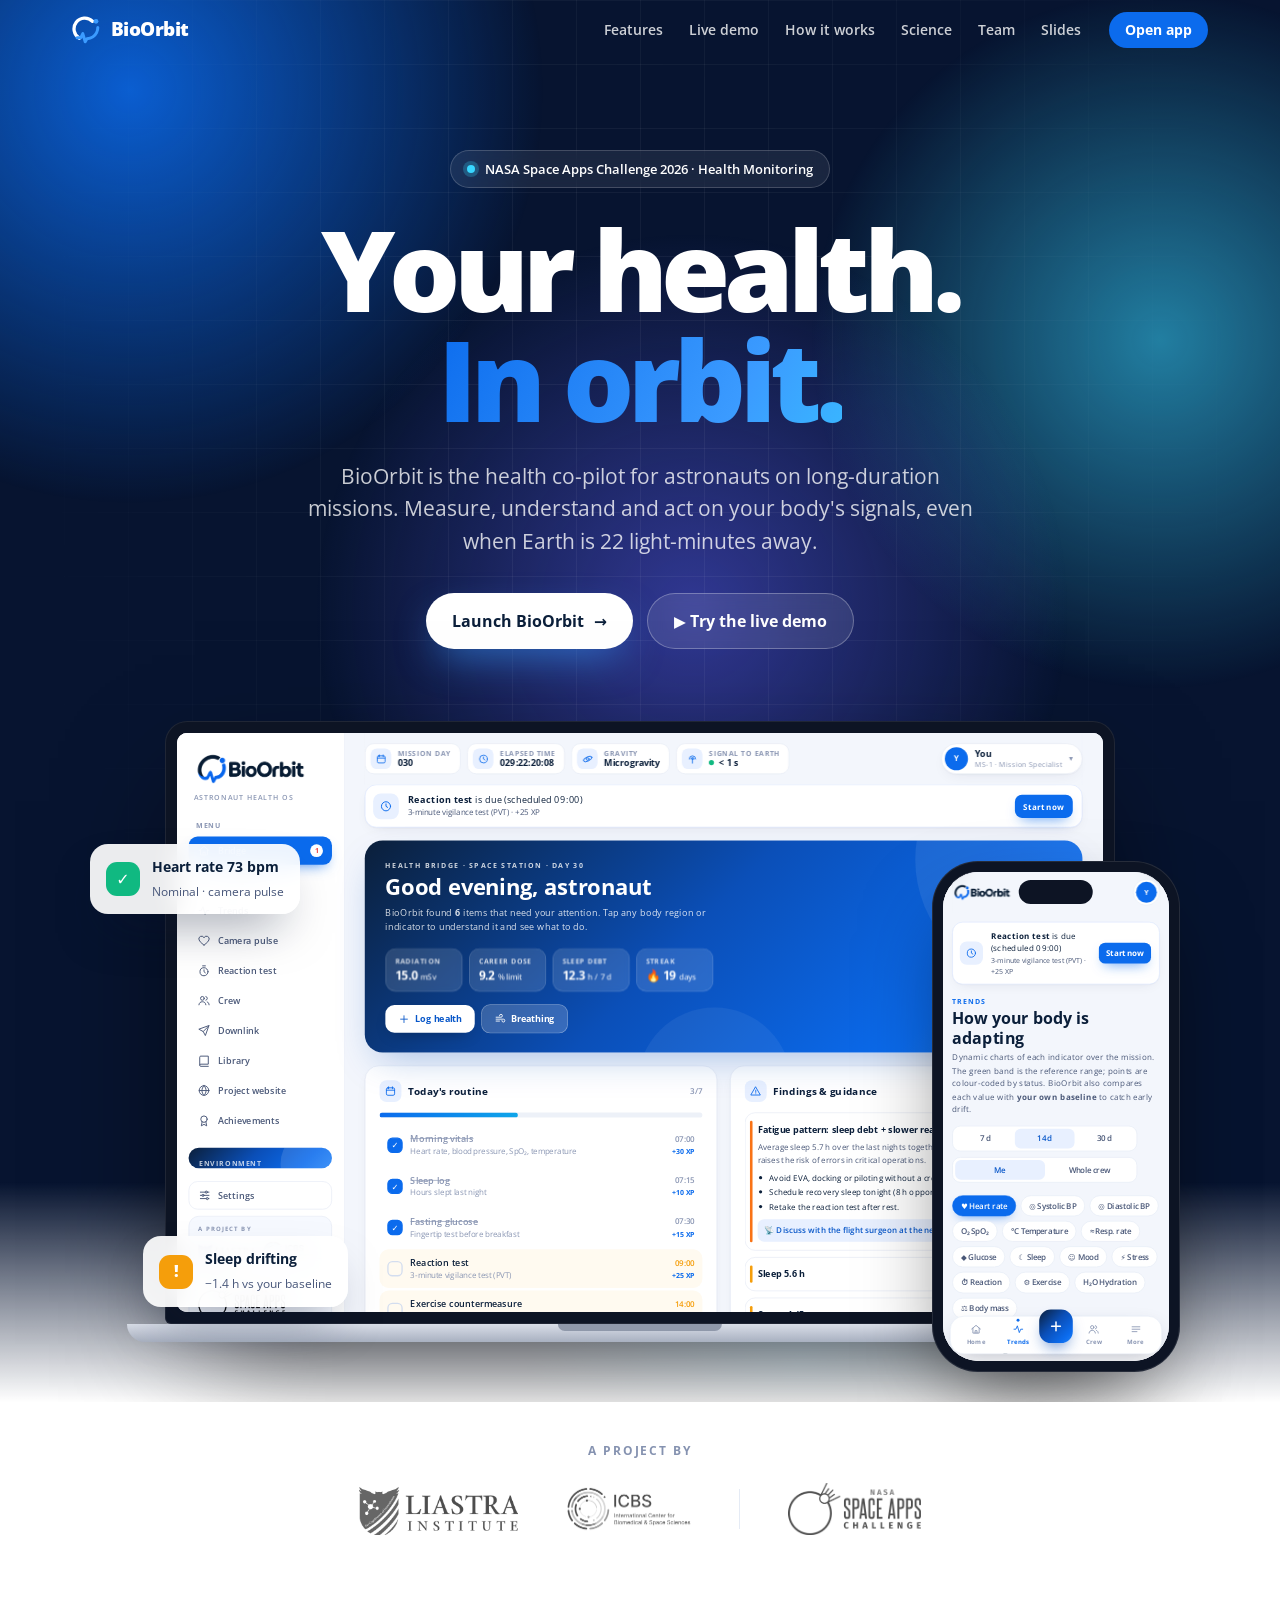
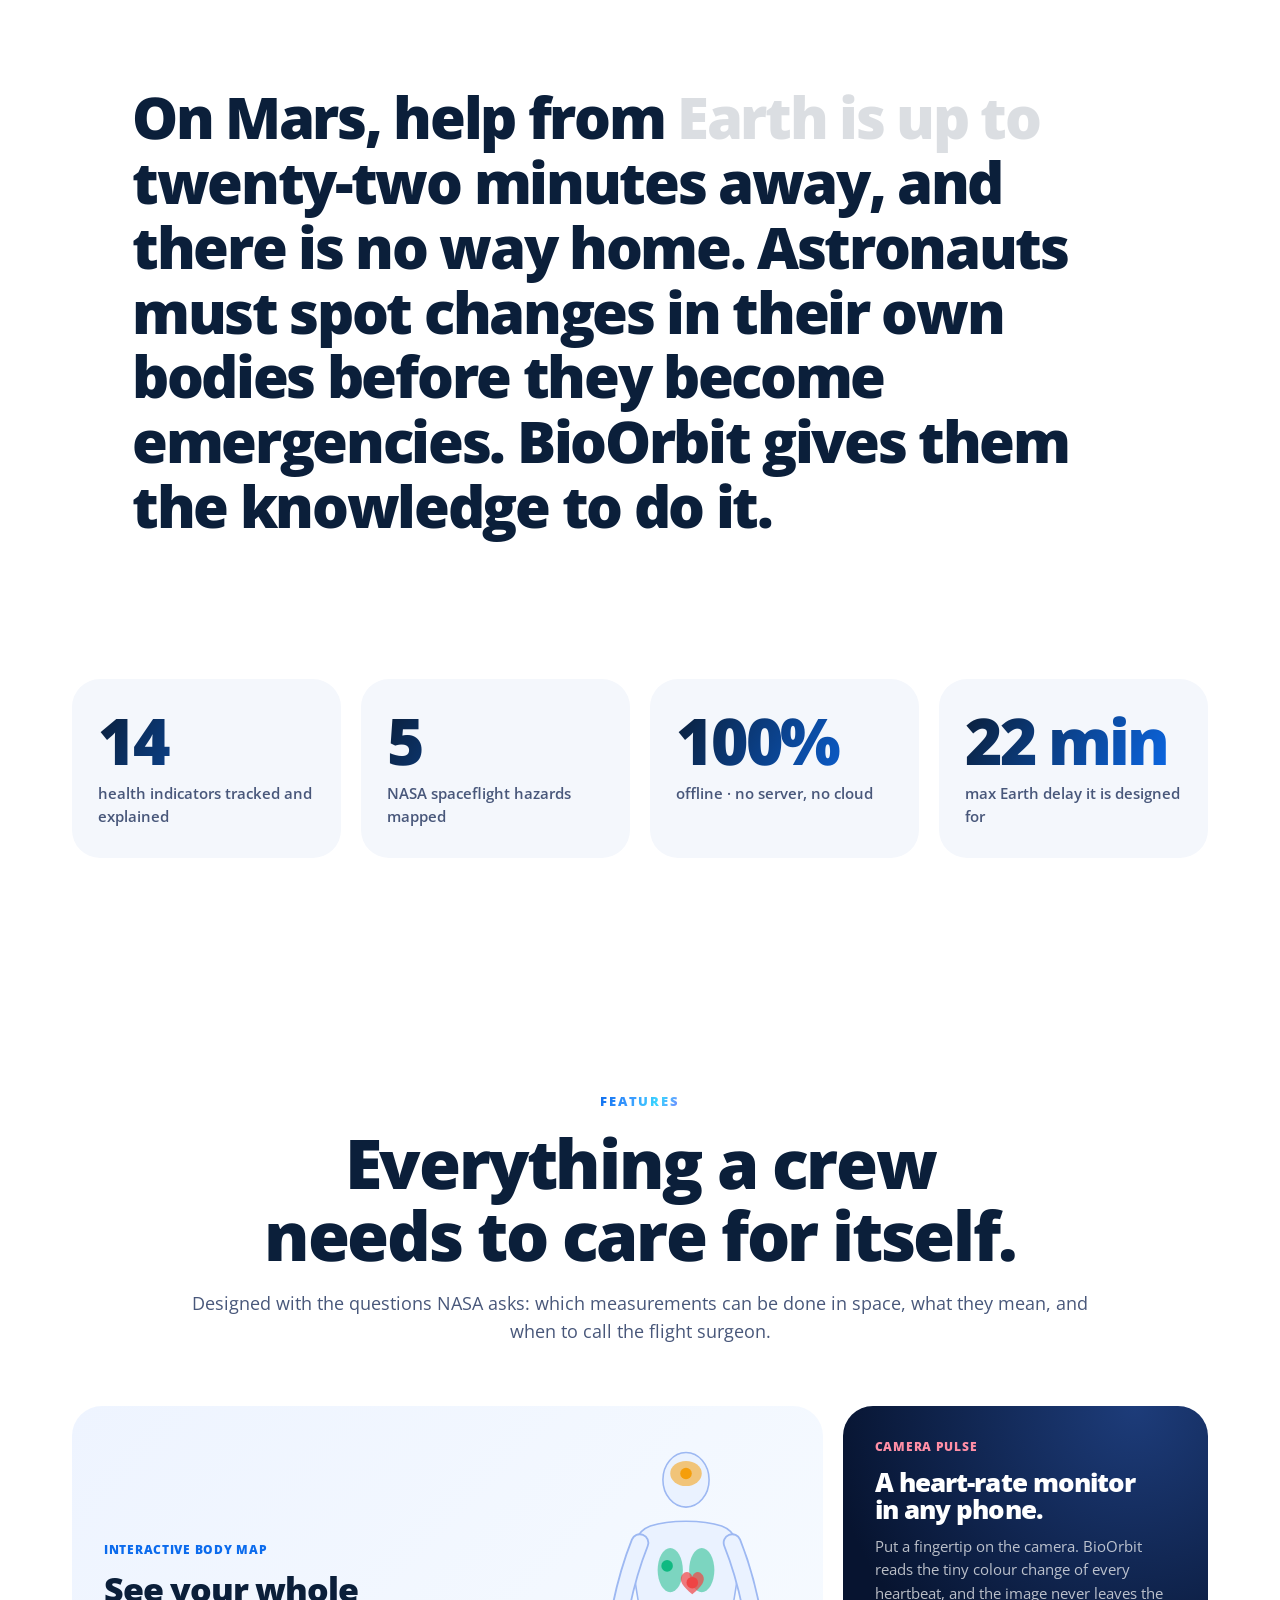
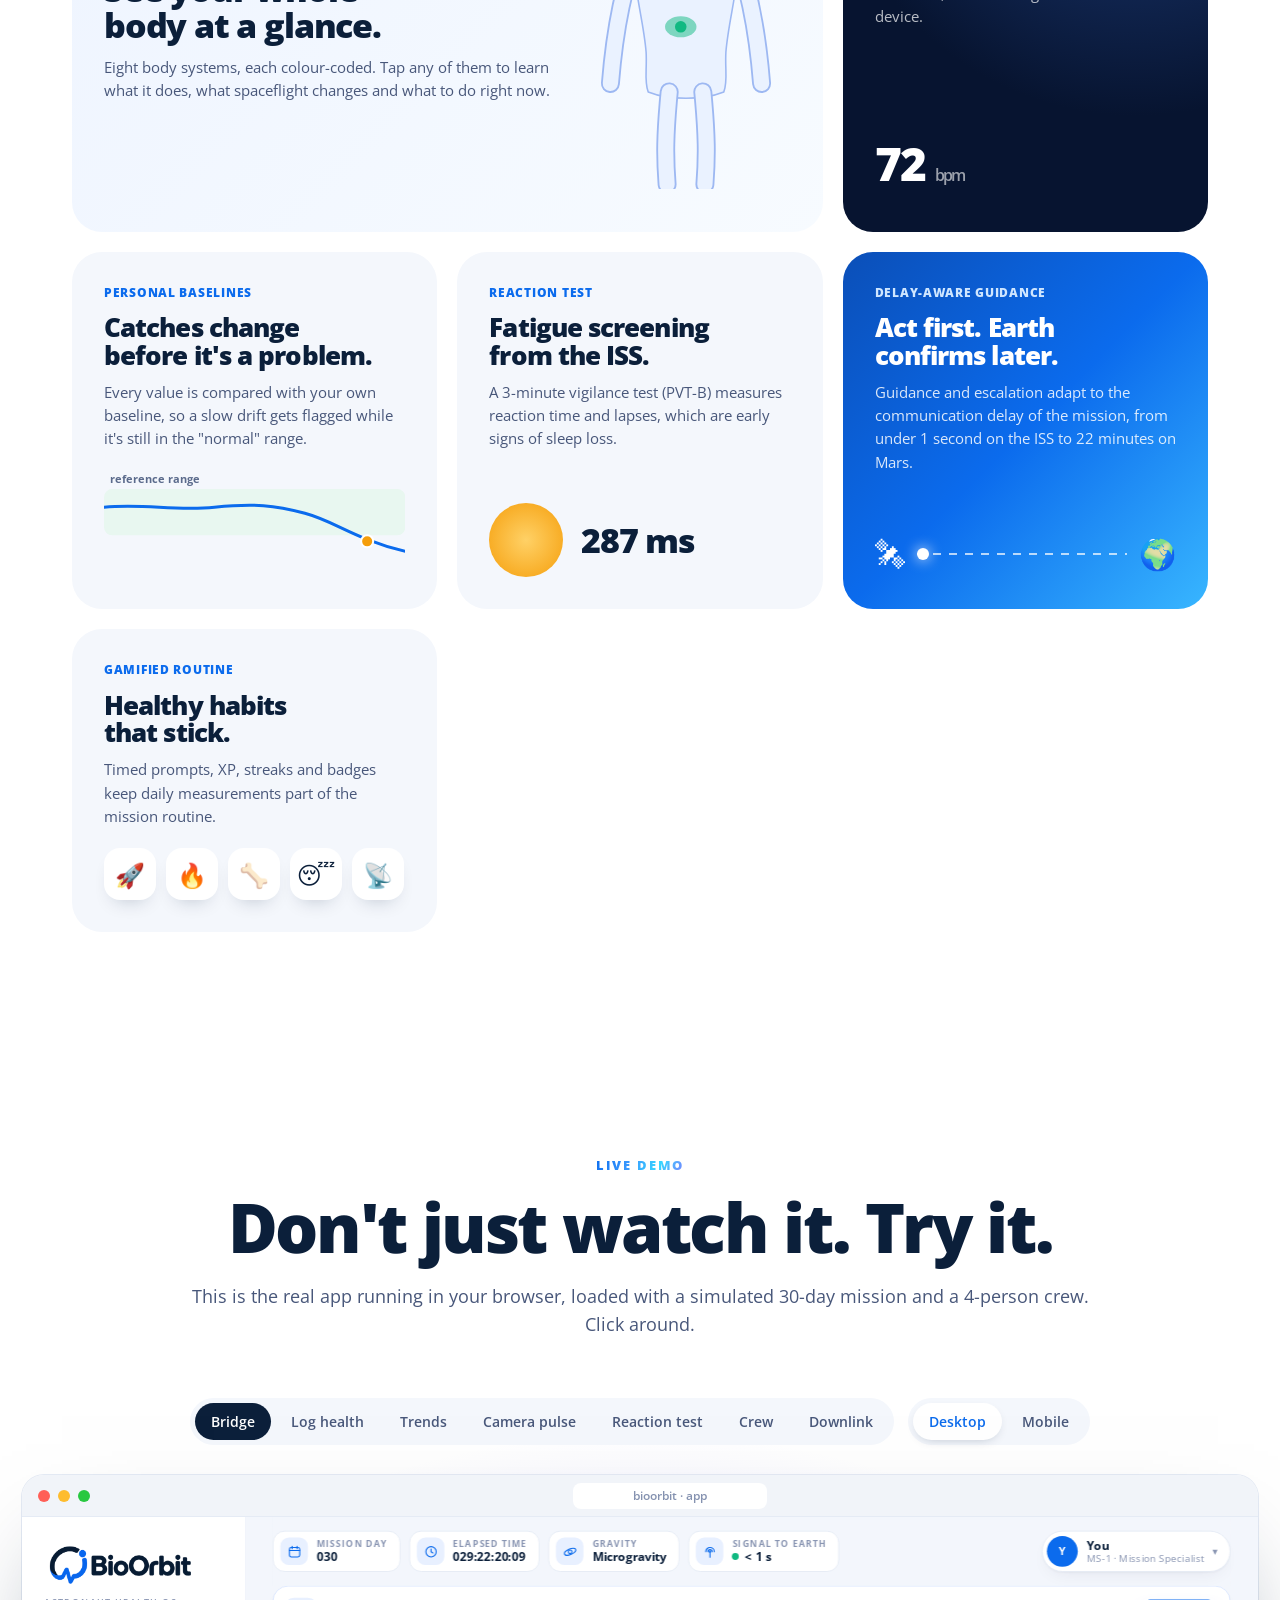
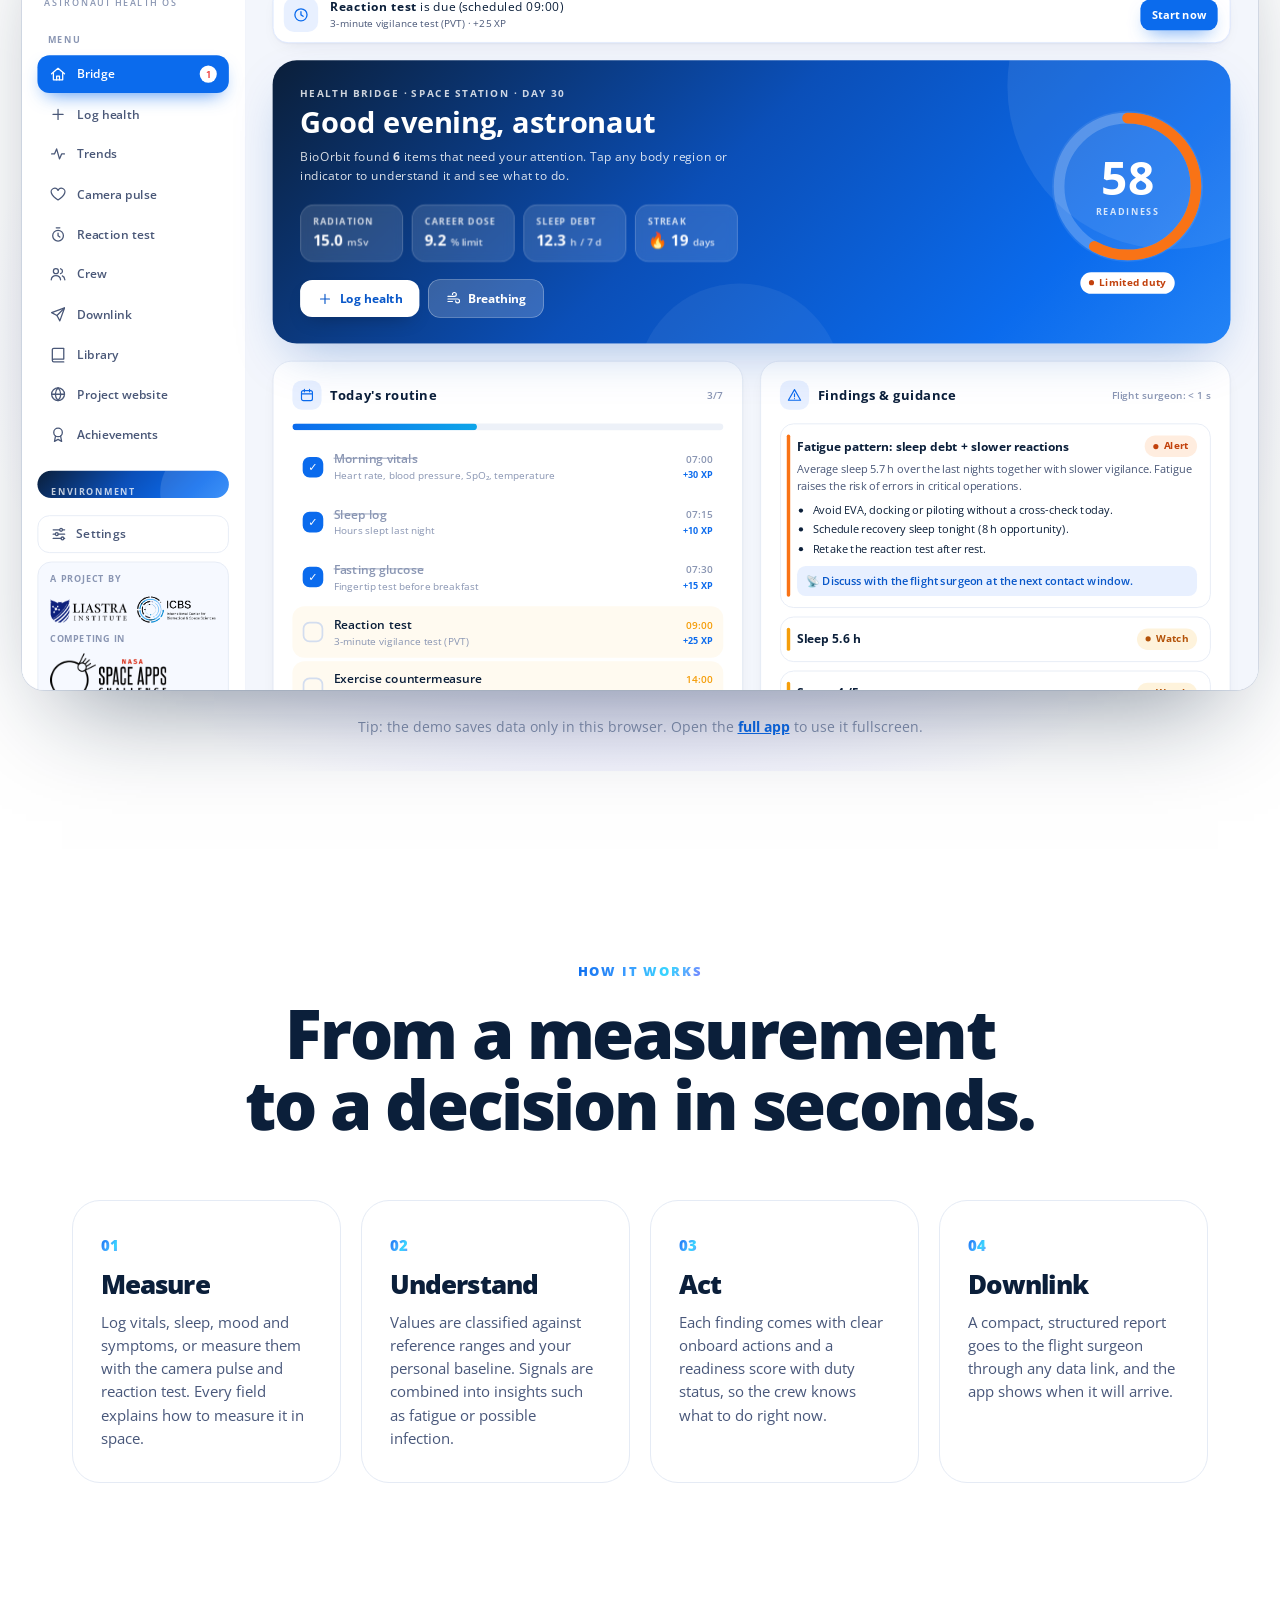
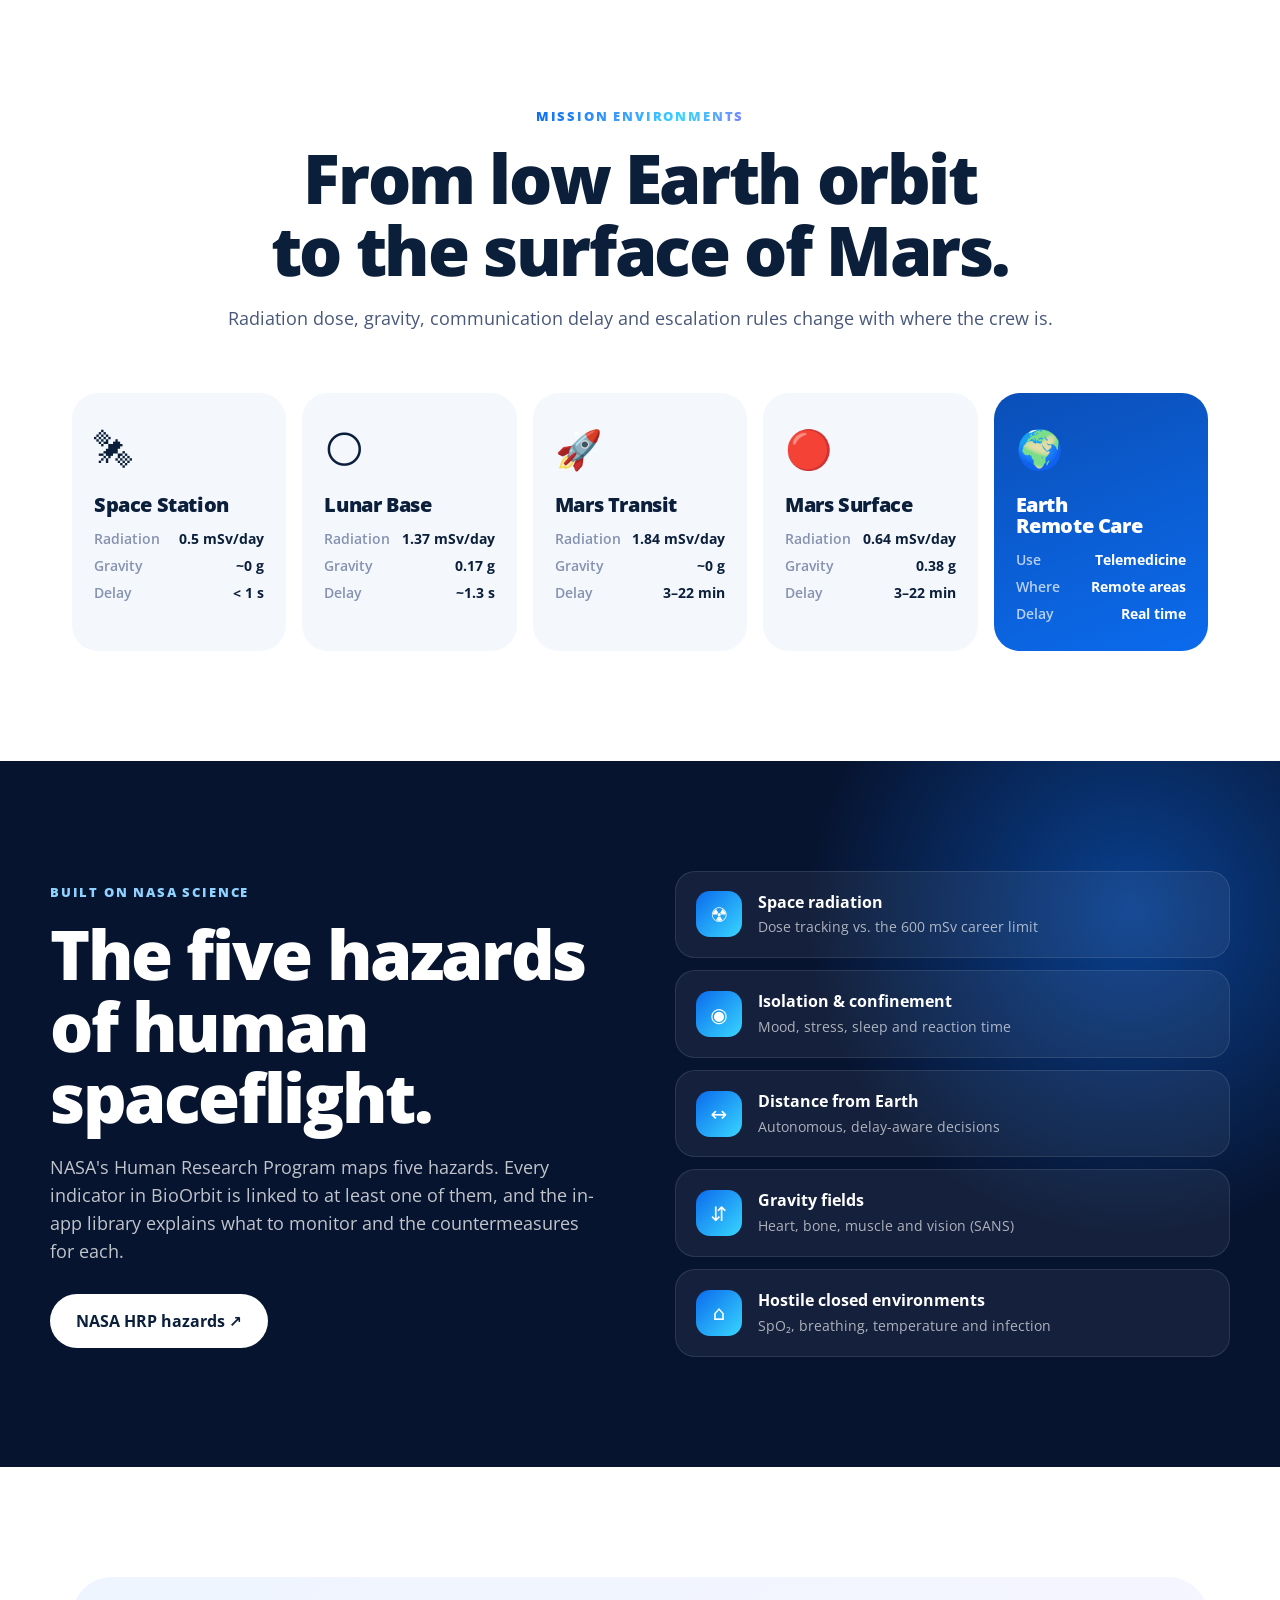
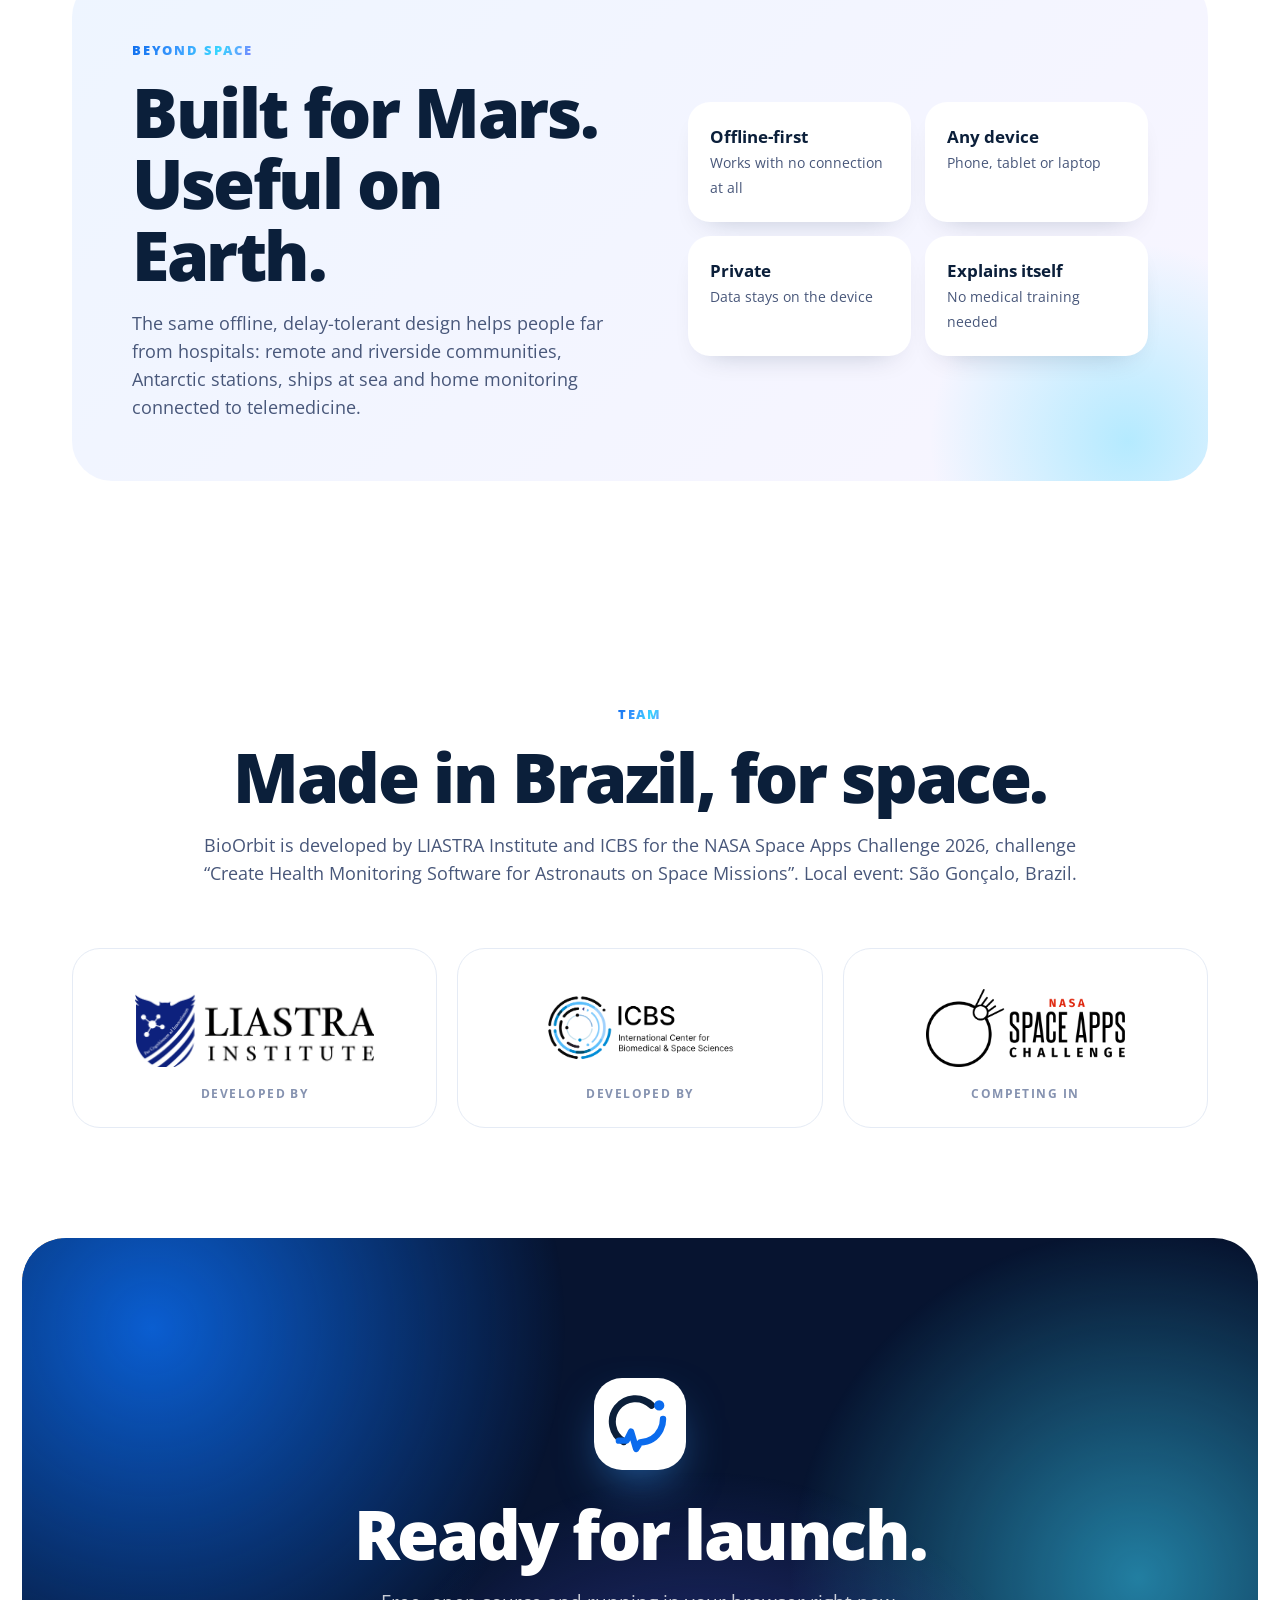
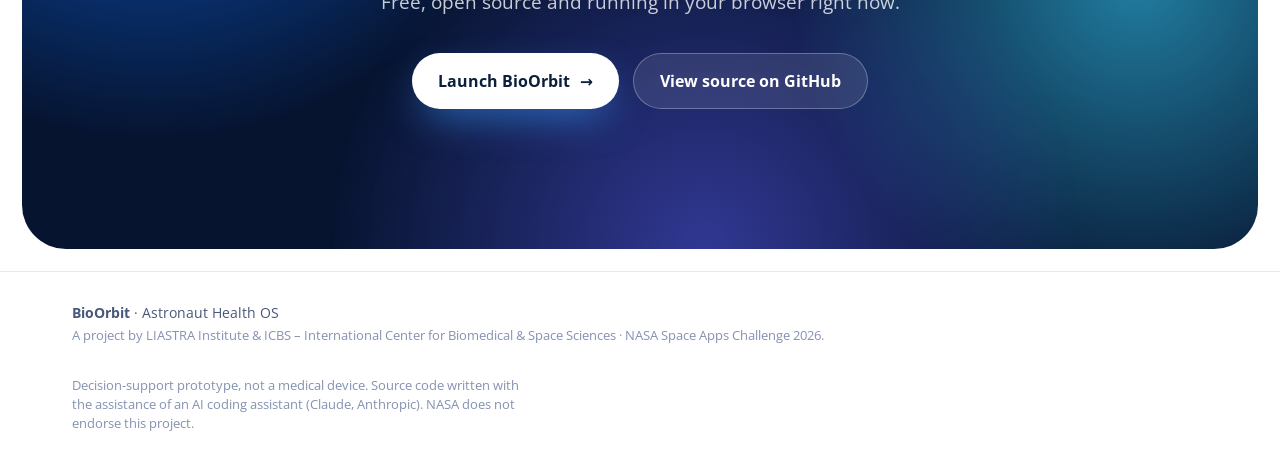
==== commit 47b67881: "Add 7-slide project demo and link it from site and docs" ====
--- a/index.html
+++ b/index.html
@@ -34,6 +34,7 @@
       <a href="#how">How it works</a>
       <a href="#science">Science</a>
       <a href="#team">Team</a>
+      <a href="slides/">Slides</a>
     </nav>
     <a href="app.html" class="nav-cta">Open app</a>
     <button class="nav-burger" id="navBurger" aria-label="Menu"><span></span><span></span></button>
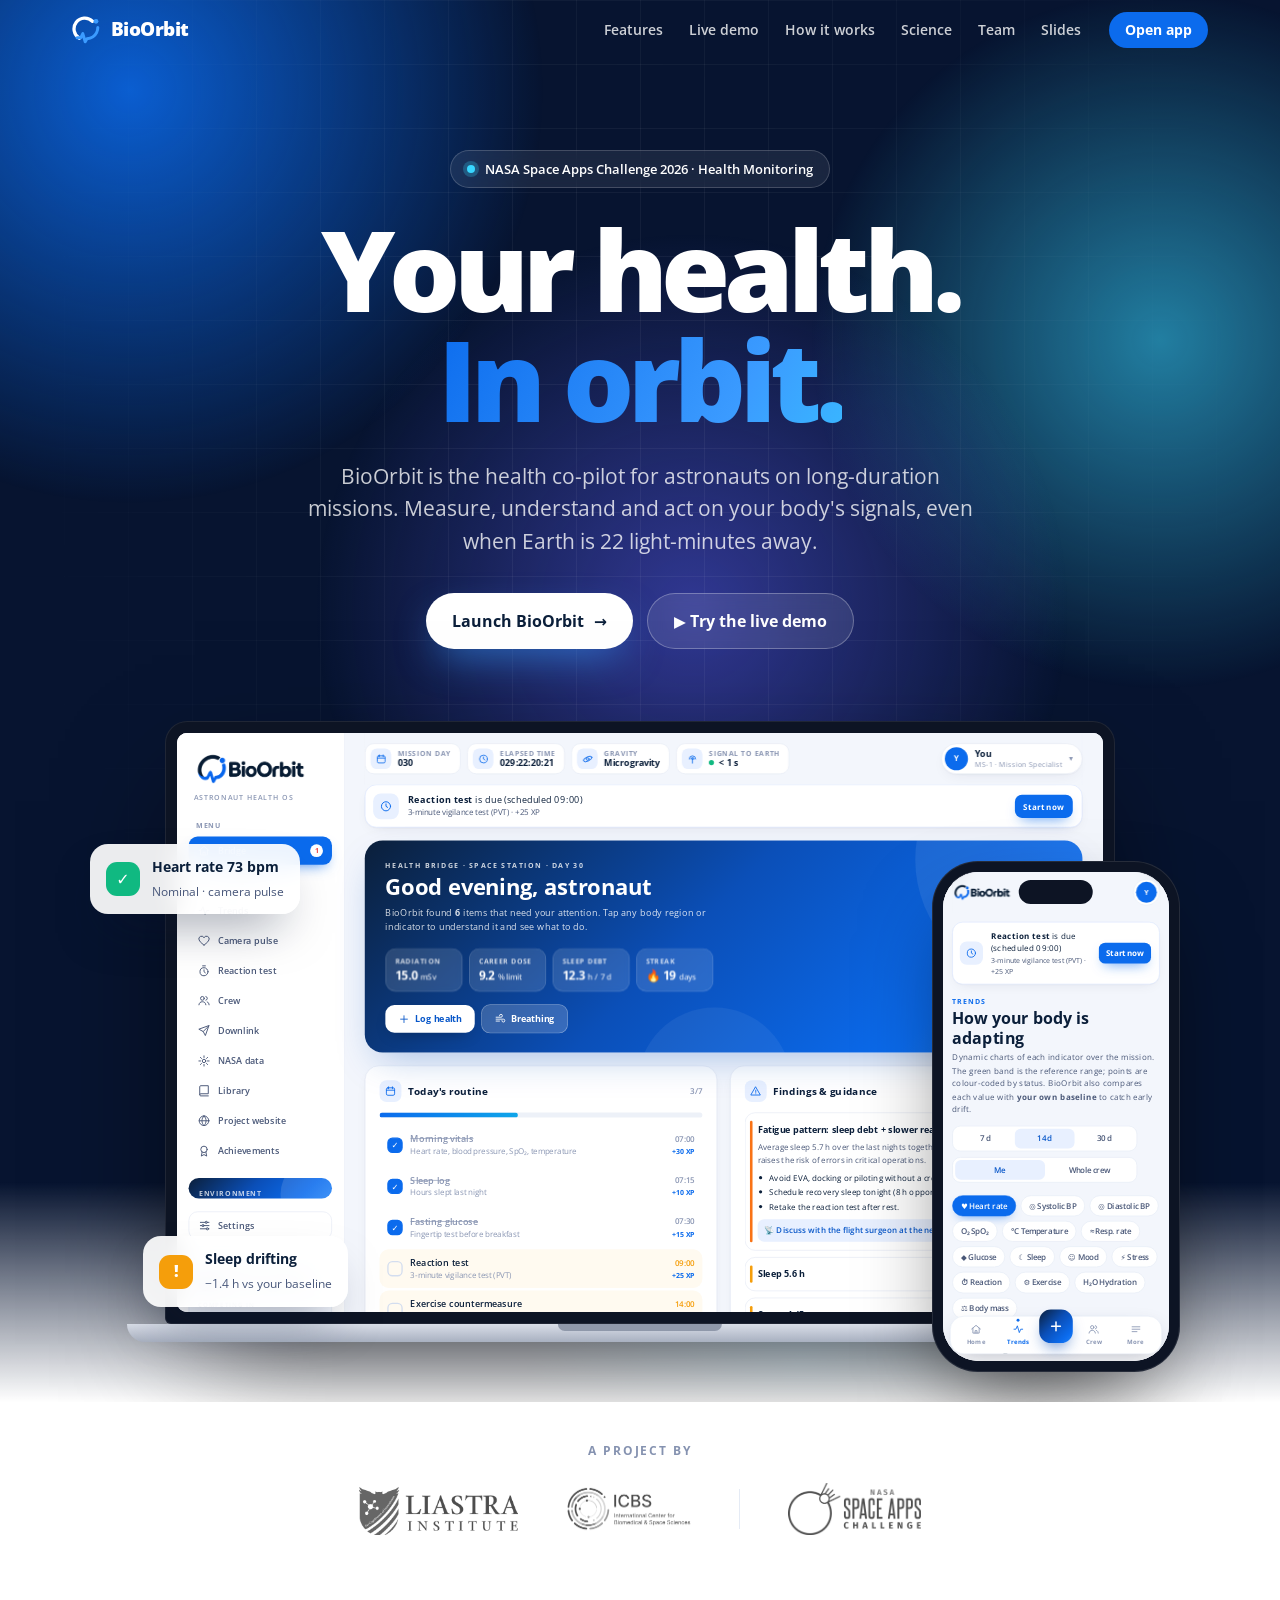
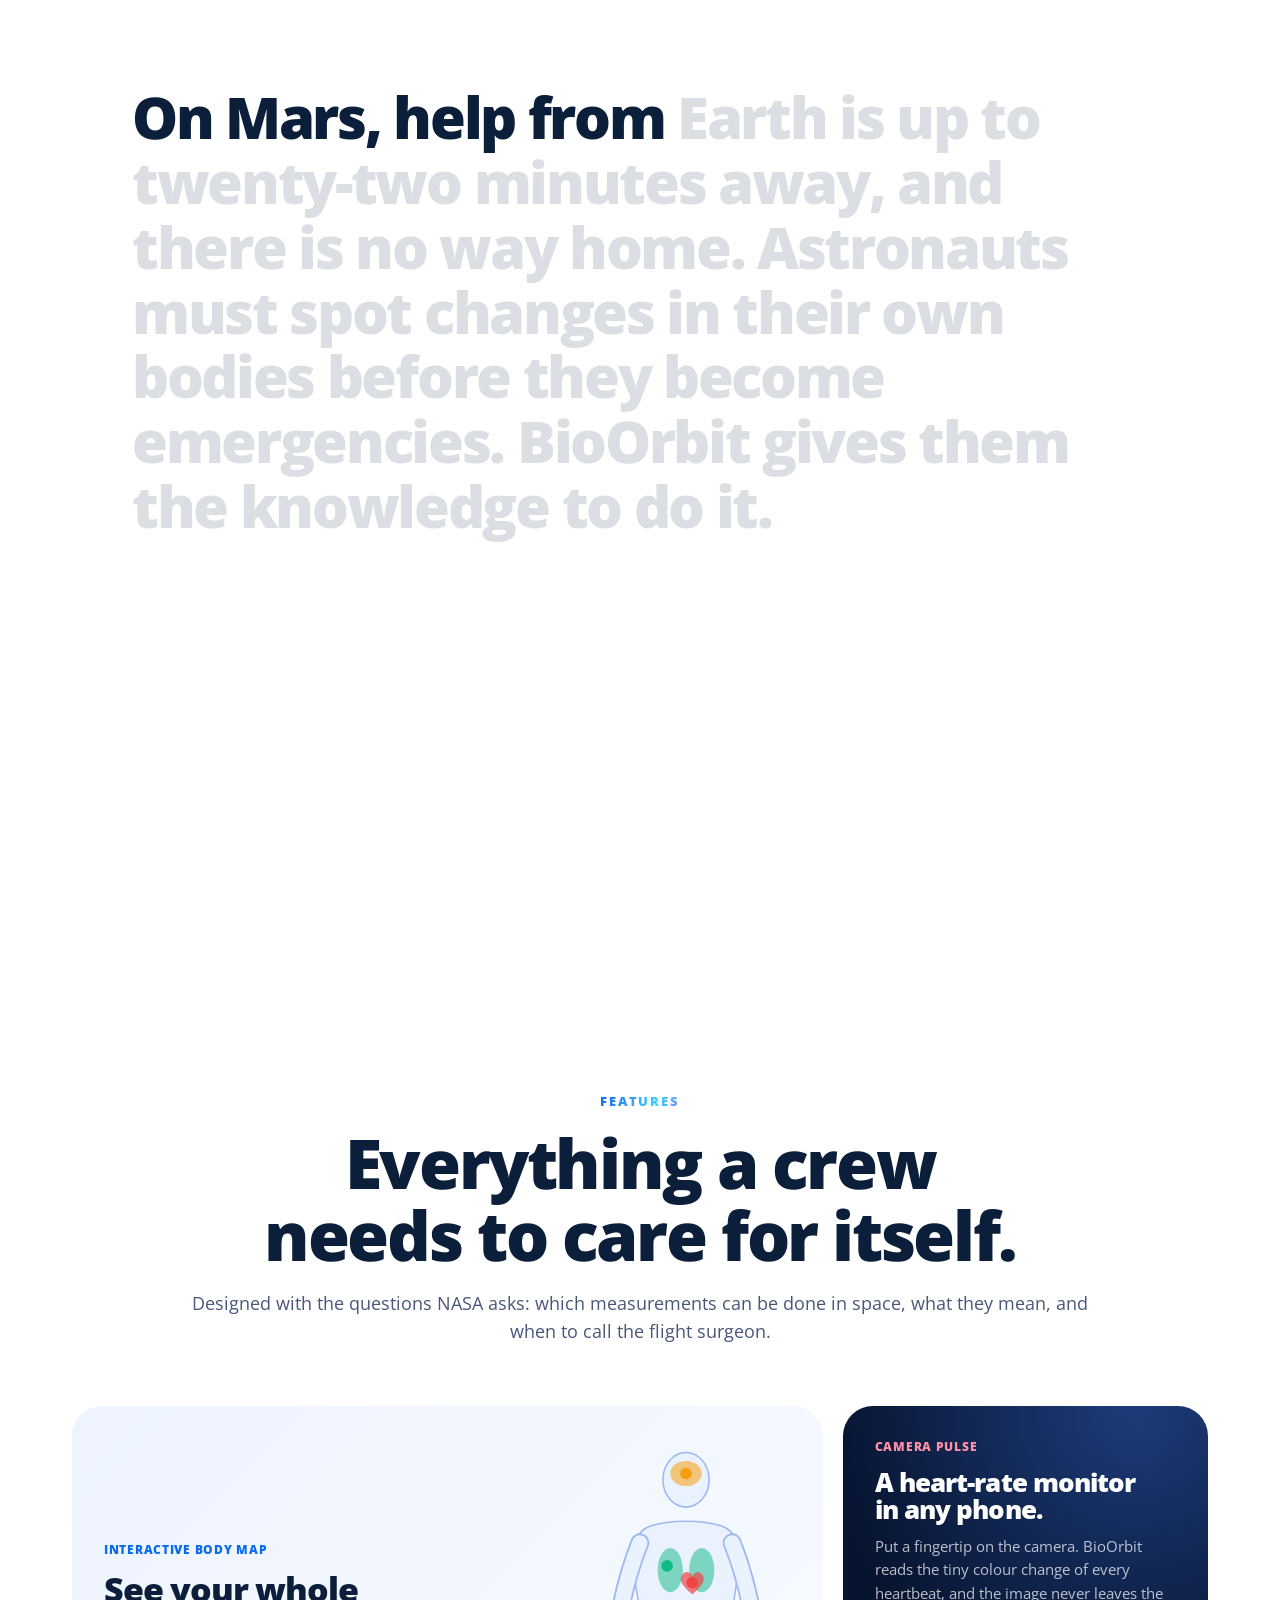
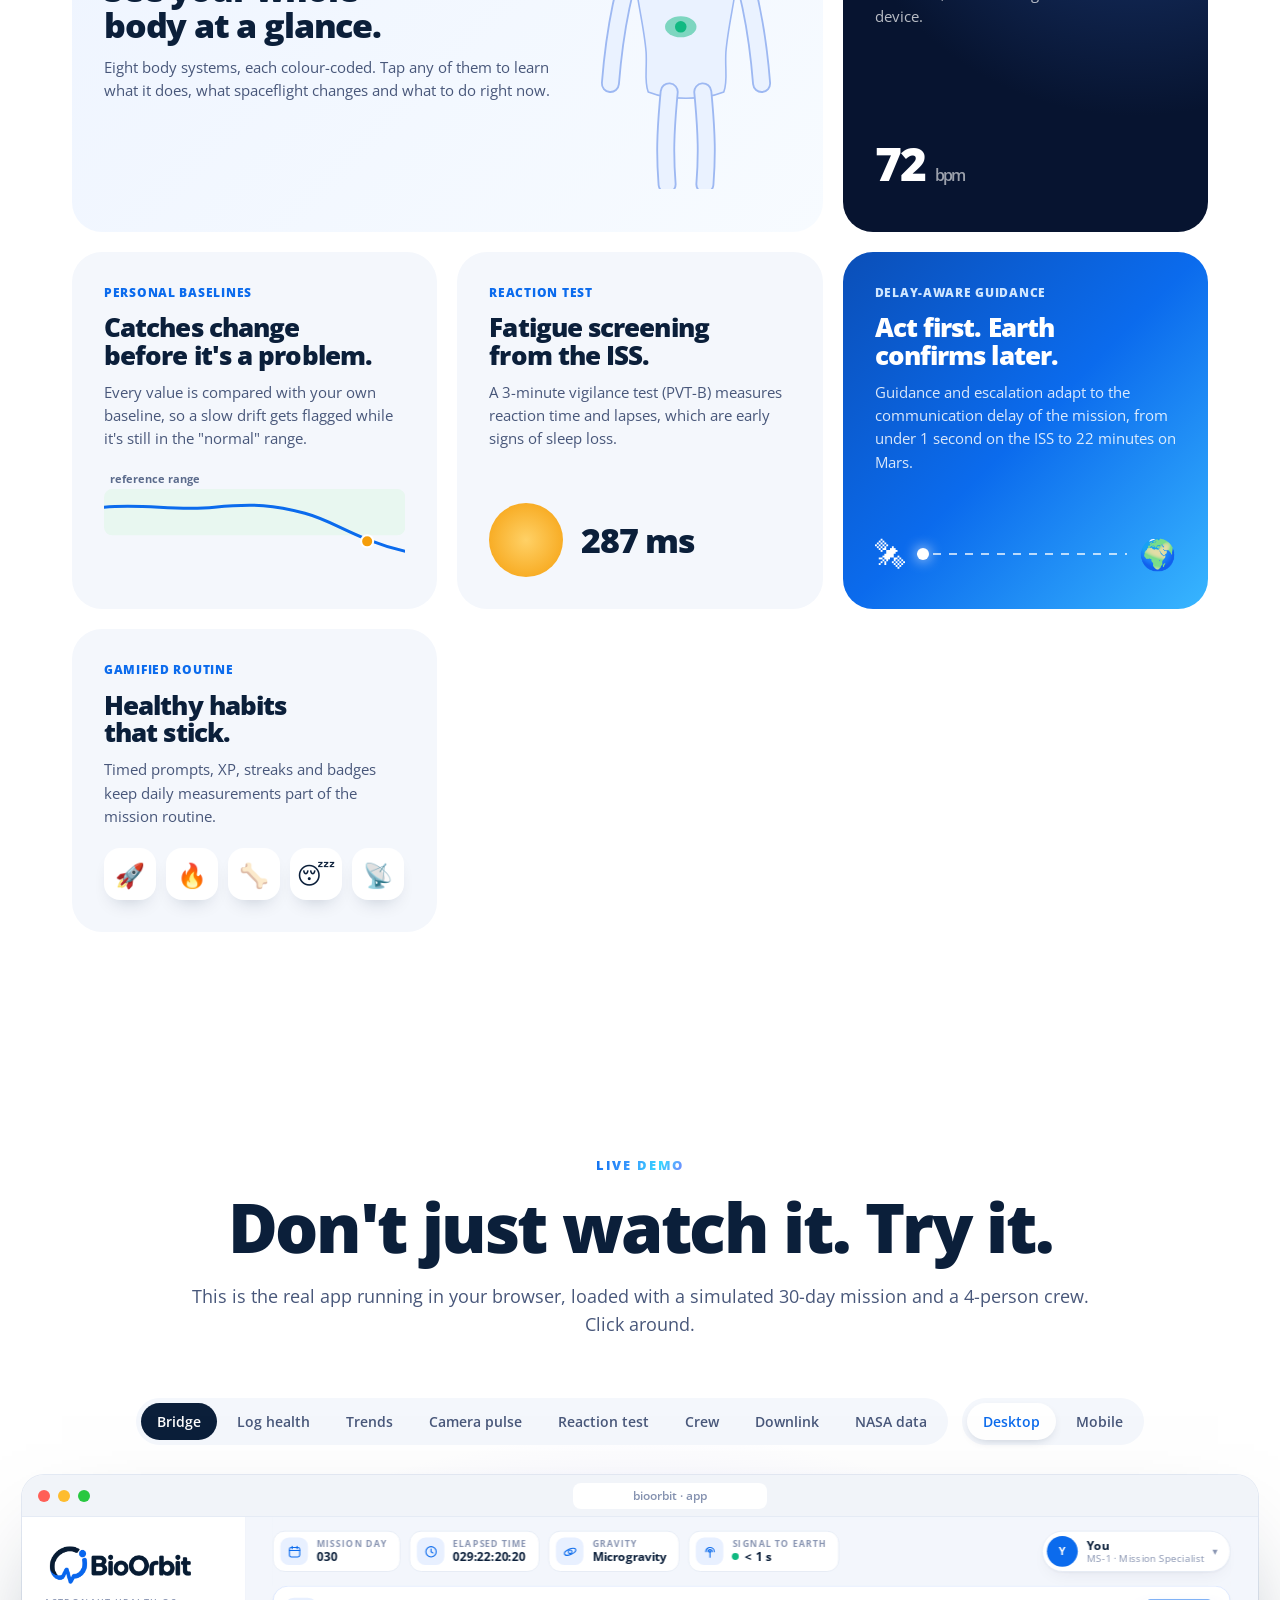
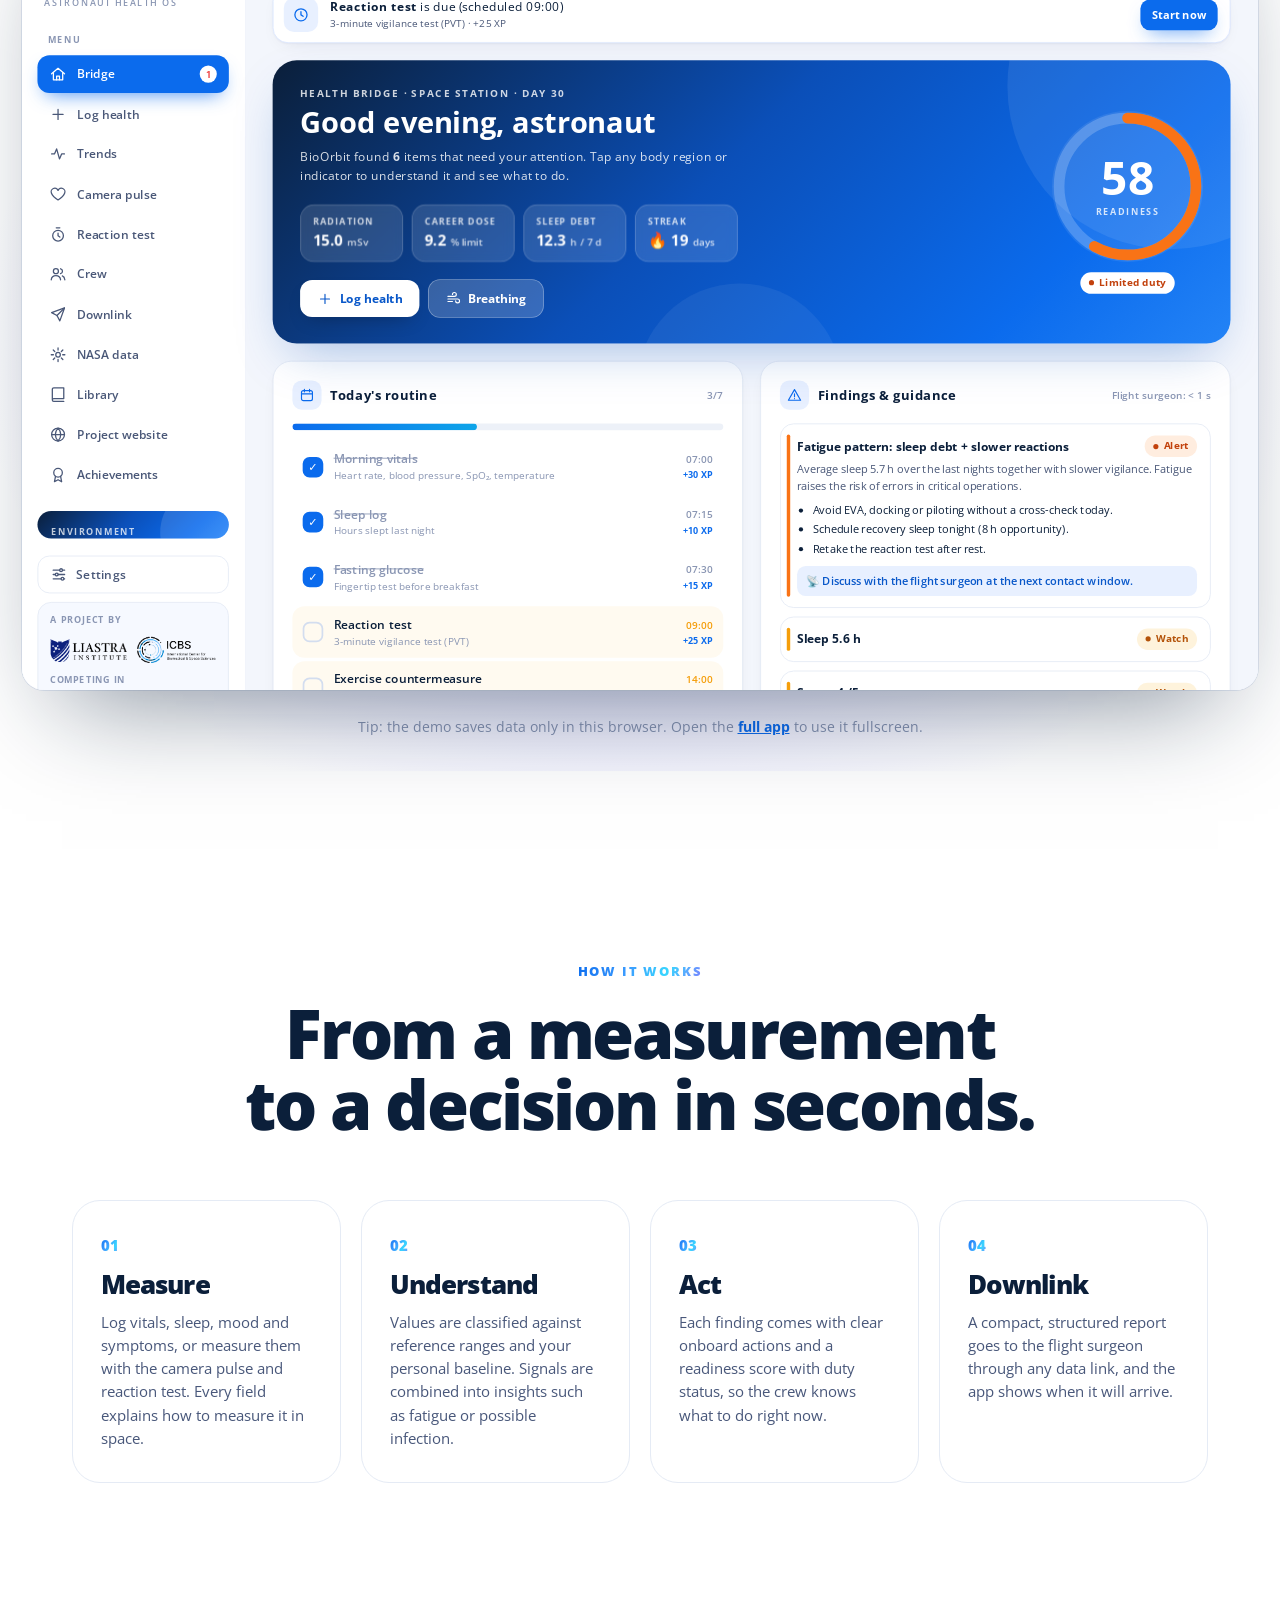
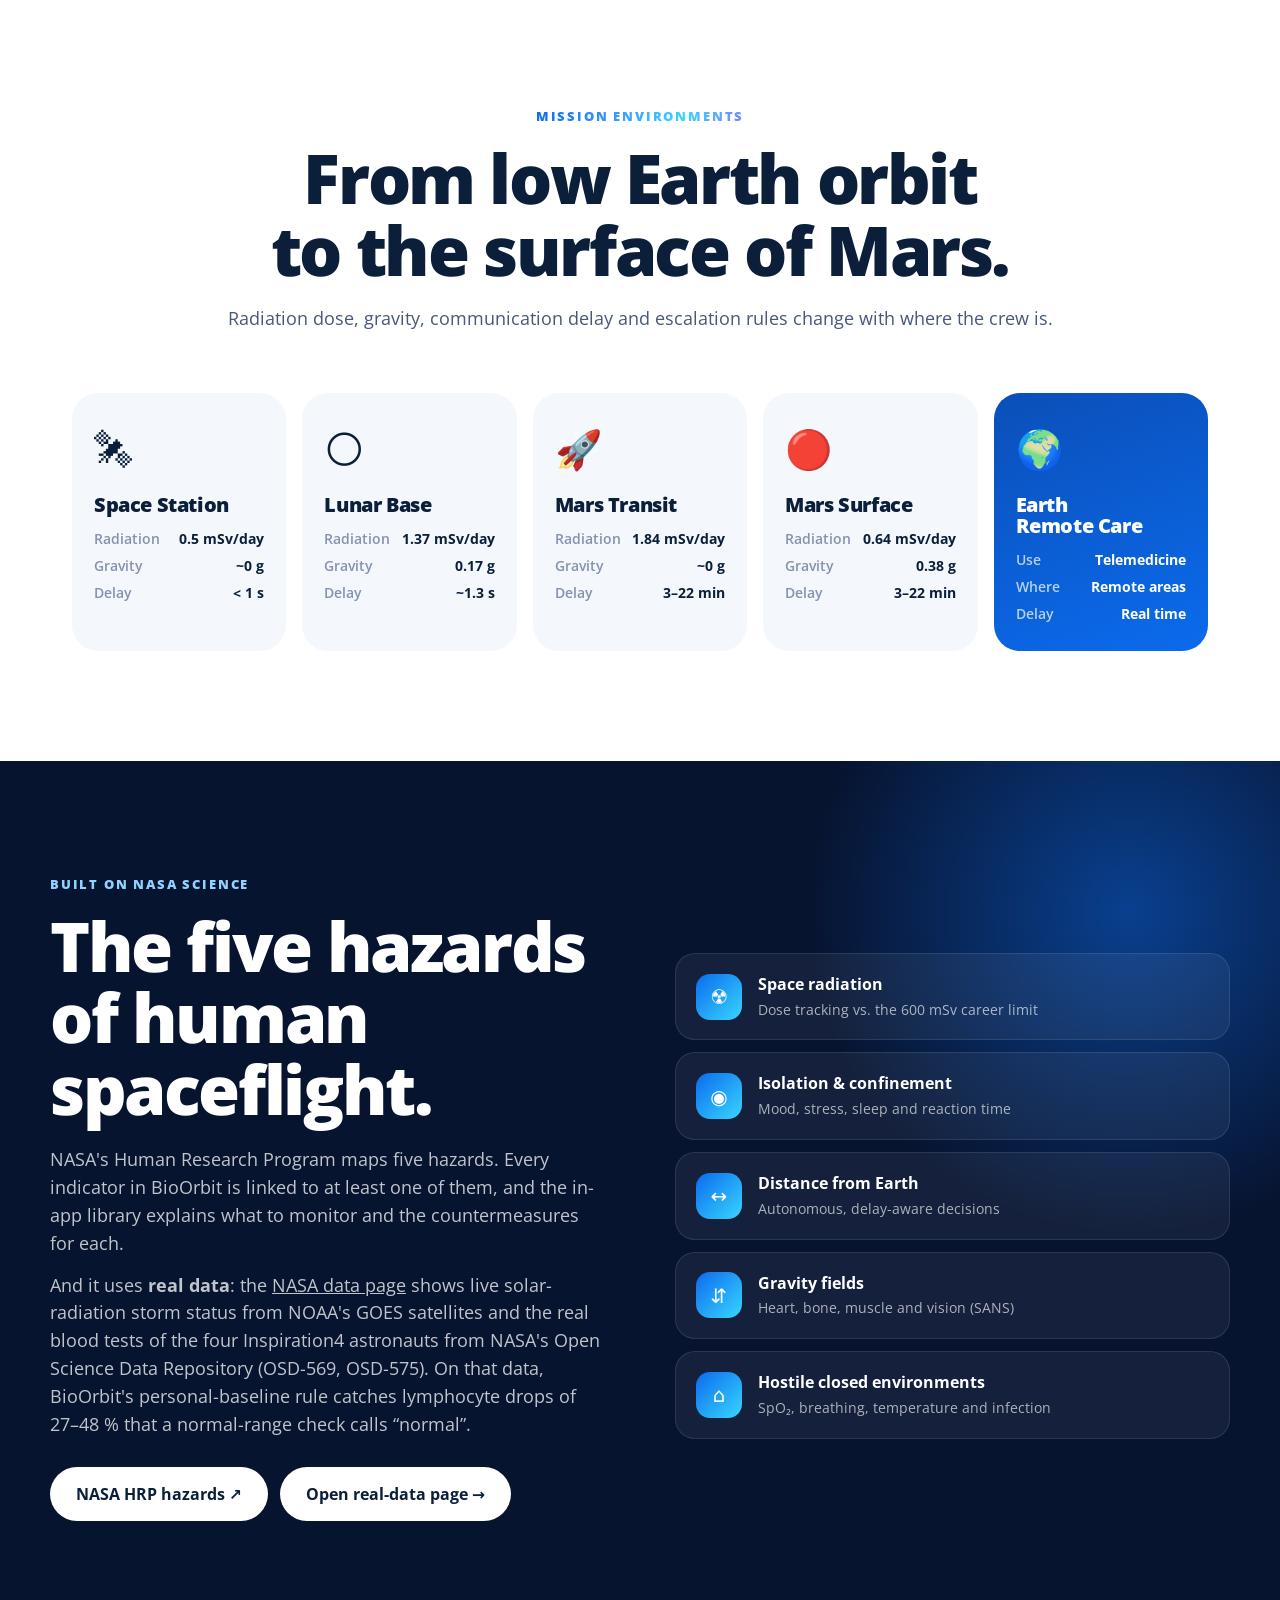
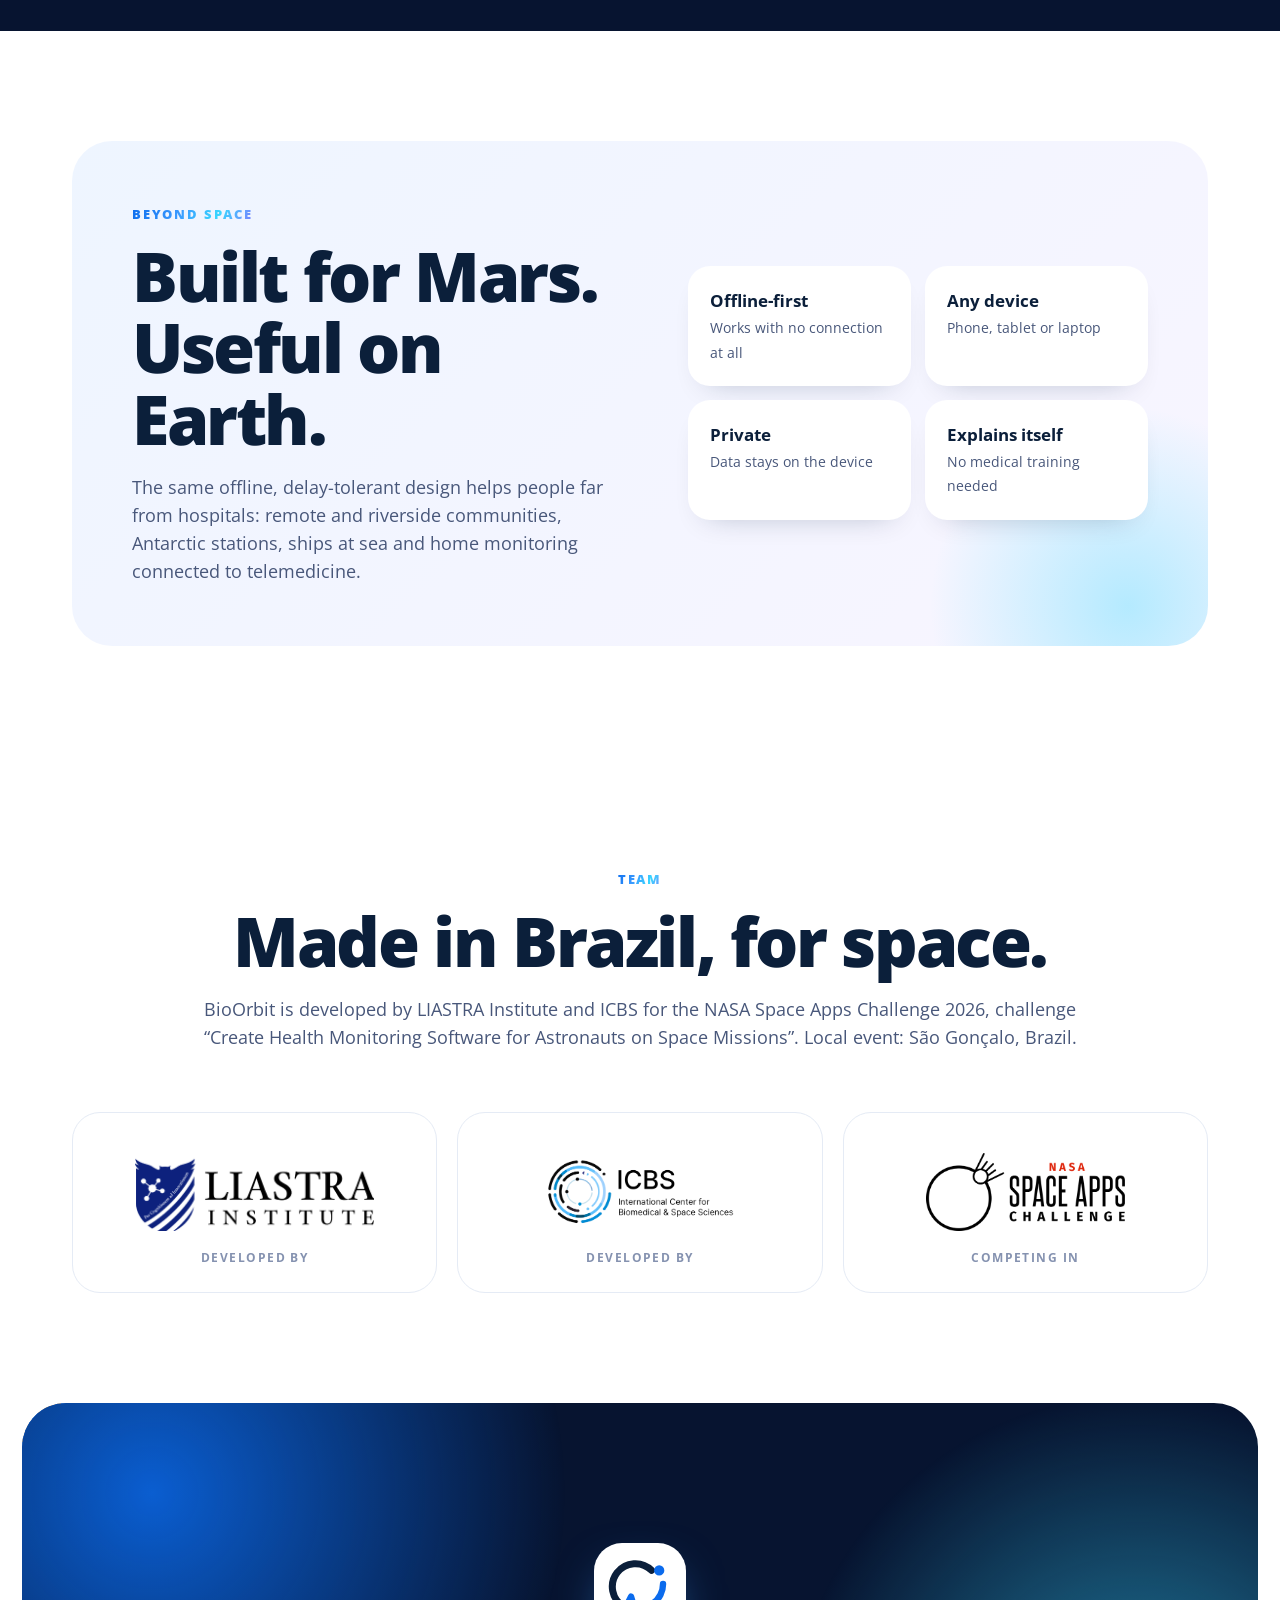
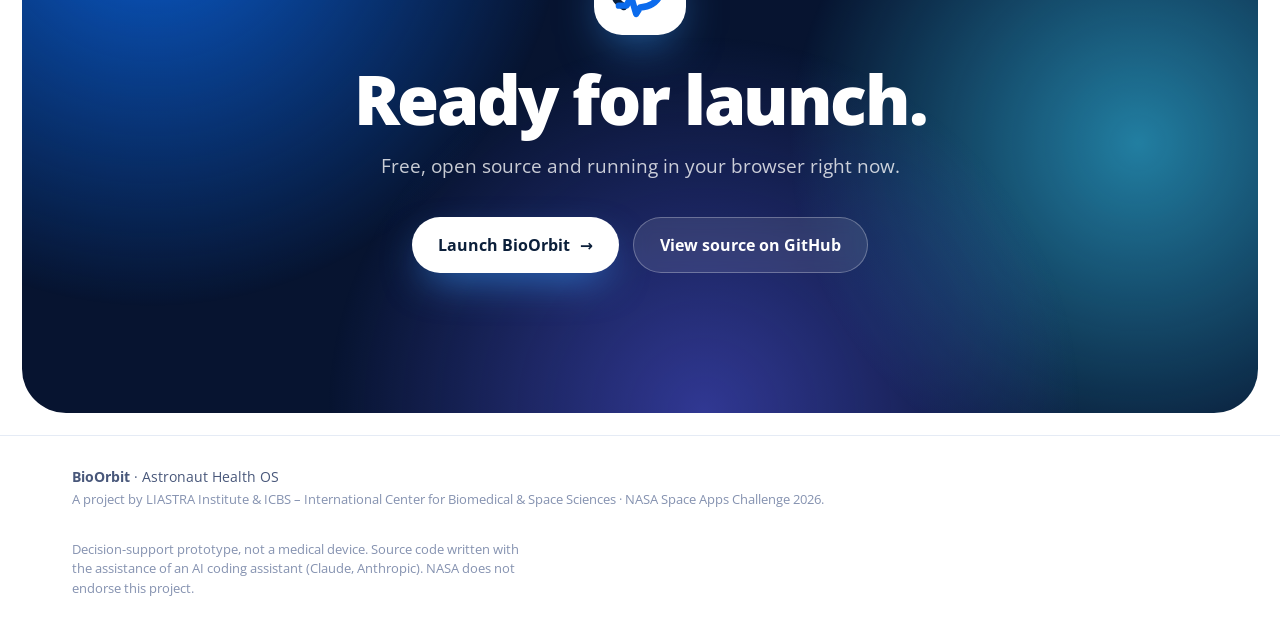
==== commit 59d79e10: "Site: link the real-data page from the demo and the NASA science section" ====
--- a/index.html
+++ b/index.html
@@ -194,6 +194,7 @@
         <button data-view="reaction">Reaction test</button>
         <button data-view="crew">Crew</button>
         <button data-view="downlink">Downlink</button>
+        <button data-view="nasa">NASA data</button>
       </div>
       <div class="demo-device" id="demoDevice">
         <button class="on" data-device="desktop">Desktop</button>
@@ -256,7 +257,9 @@
         <span class="eyebrow light">Built on NASA science</span>
         <h2>The five hazards of human spaceflight.</h2>
         <p>NASA's Human Research Program maps five hazards. Every indicator in BioOrbit is linked to at least one of them, and the in-app library explains what to monitor and the countermeasures for each.</p>
+        <p style="margin-top:14px">And it uses <b>real data</b>: the <a href="app.html#nasa" style="color:inherit;text-decoration:underline">NASA data page</a> shows live solar-radiation storm status from NOAA's GOES satellites and the real blood tests of the four Inspiration4 astronauts from NASA's Open Science Data Repository (OSD-569, OSD-575). On that data, BioOrbit's personal-baseline rule catches lymphocyte drops of 27–48 % that a normal-range check calls “normal”.</p>
         <a class="btn btn-white" href="https://www.nasa.gov/hrp/hazards/" target="_blank" rel="noopener">NASA HRP hazards ↗</a>
+        <a class="btn btn-white" href="app.html#nasa" style="margin-left:8px">Open real-data page →</a>
       </div>
       <ul class="hazards">
         <li class="reveal"><span>☢</span><div><b>Space radiation</b><small>Dose tracking vs. the 600 mSv career limit</small></div></li>
